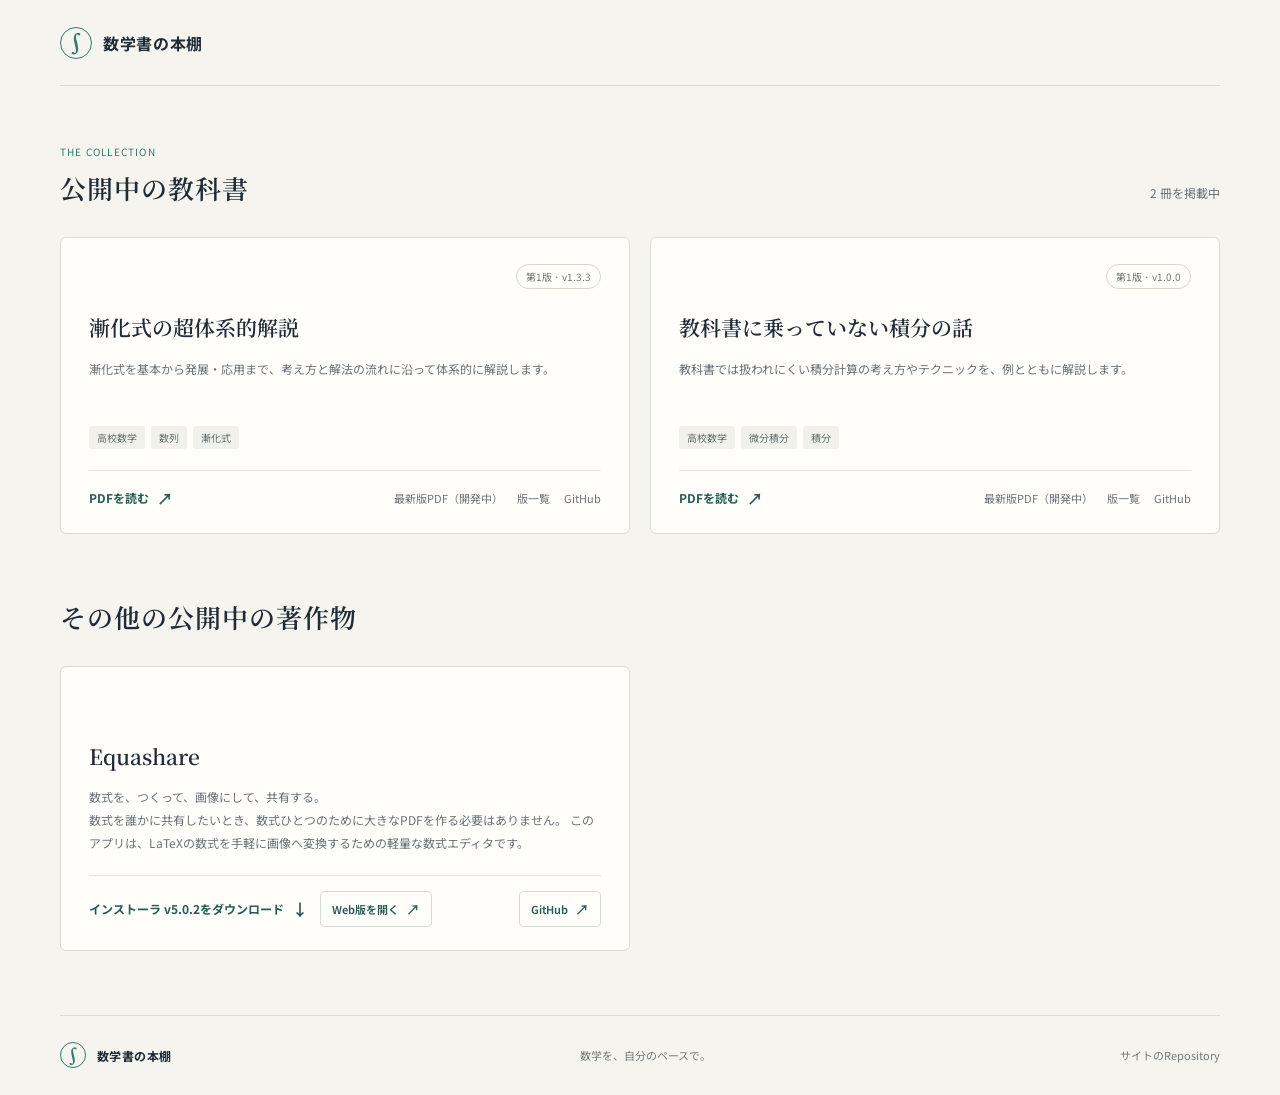
==== index.html @ 064cf4a3 "Add Equashare download and web links to catalog" ====
<!doctype html>
<html lang="ja">
<head>
  <meta charset="utf-8">
  <meta name="viewport" content="width=device-width, initial-scale=1">
  <meta name="theme-color" content="#f6f4ee">
  <meta name="description" content="公開中の数学教科書やその他の著作物を探せる本棚です。">
  <title>数学書の本棚 — 数学教科書カタログ</title>
  <link rel="stylesheet" href="styles.css">
  <script src="app.js" defer></script>
</head>
<body>
  <header class="site-header">
    <a class="brand" href="./" aria-label="数学書の本棚 トップ">
      <span class="brand-mark" aria-hidden="true">∫</span>
      <span>数学書の本棚</span>
    </a>

  </header>

  <main>
    <section class="catalog" id="books" aria-labelledby="catalog-title">
      <div class="section-heading">
        <div>
          <p class="eyebrow section-eyebrow">THE COLLECTION</p>
          <h2 id="catalog-title">公開中の教科書</h2>
        </div>
        <p class="catalog-count" id="catalog-count" aria-live="polite">読み込み中…</p>
      </div>

      <div class="book-grid" id="book-grid" aria-live="polite" aria-busy="true"></div>
      <p class="load-error" id="load-error" hidden>一覧を読み込めませんでした。時間をおいて再読み込みしてください。</p>
    </section>

    <section class="catalog other-works" id="other-works" aria-labelledby="other-works-title">
      <div class="section-heading">
        <div>
          <h2 id="other-works-title">その他の公開中の著作物</h2>
        </div>
      </div>
      <div class="book-grid">
        <article class="book-card">
          <div class="card-top" aria-hidden="true"></div>
          <h3>Equashare</h3>
          <p class="description">数式を、つくって、画像にして、共有する。<br>数式を誰かに共有したいとき、数式ひとつのために大きなPDFを作る必要はありません。 このアプリは、LaTeXの数式を手軽に画像へ変換するための軽量な数式エディタです。</p>
          <div class="card-actions">
            <div class="card-action-group">
              <a class="card-primary" href="https://github.com/mas256/Equashare/releases/download/v5.0.2/Equashare_5.0.2_x64-setup.exe" download="Equashare_5.0.2_x64-setup.exe">インストーラ v5.0.2をダウンロード <span aria-hidden="true">↓</span></a>
              <a class="card-github" href="./equashare/" target="_blank" rel="noopener noreferrer" aria-label="Equashare Web版を開く">Web版を開く <span aria-hidden="true">↗</span></a>
            </div>
            <a class="card-github" href="https://github.com/mas256/Equashare" target="_blank" rel="noopener noreferrer" aria-label="EquashareのGitHubリポジトリ">GitHub <span aria-hidden="true">↗</span></a>
          </div>
        </article>
      </div>
    </section>
  </main>

  <footer class="site-footer">
    <a class="brand footer-brand" href="./"><span class="brand-mark" aria-hidden="true">∫</span><span>数学書の本棚</span></a>
    <span>数学を、自分のペースで。</span>
    <a href="https://github.com/mas256/math-textbooks">サイトのRepository</a>
  </footer>
</body>
</html>
---- styles.css ----
@import url('https://fonts.googleapis.com/css2?family=DM+Mono:wght@400;500&family=Noto+Sans+JP:wght@400;500;600;700;800&family=Noto+Serif+JP:wght@400;500;600;700;800&display=swap');

:root {
  color-scheme: light;
  --paper: #f6f4ee;
  --paper-deep: #eeece4;
  --ink: #202c38;
  --muted: #66727b;
  --line: #dcd9cf;
  --teal: #34796f;
  --teal-dark: #245c54;
  --coral: #d28a6d;
  --white: #fffefa;
  --serif: "Noto Serif JP", "Yu Mincho", serif;
  --sans: "Noto Sans JP", "Yu Gothic", sans-serif;
  font-family: var(--sans);
  color: var(--ink);
  background: var(--paper);
  font-synthesis: none;
  text-rendering: optimizeLegibility;
}

* { box-sizing: border-box; }
html { scroll-behavior: smooth; }
body { margin: 0; min-width: 320px; background: var(--paper); }
a { color: inherit; }
button, input, select { font: inherit; }

.site-header, .site-footer {
  display: flex;
  align-items: center;
  justify-content: space-between;
  width: min(1160px, calc(100% - 64px));
  margin: 0 auto;
}
.site-header { height: 86px; border-bottom: 1px solid var(--line); }
.brand { display: inline-flex; gap: 11px; align-items: center; text-decoration: none; font-weight: 700; letter-spacing: .04em; }
.brand-mark { display: grid; place-items: center; width: 32px; height: 32px; border: 1px solid var(--teal); border-radius: 50%; color: var(--teal); font-family: var(--serif); font-size: 22px; line-height: 1; }
.site-header nav { display: flex; gap: 34px; color: #4f5c65; font-size: 13px; }
.site-header nav a, .site-footer > a:last-child { text-decoration: none; }
.site-header nav a:hover, .site-footer a:hover { color: var(--teal); }

.catalog { width: min(1160px, calc(100% - 64px)); margin: 0 auto; padding: 48px 0 64px; }
.other-works { padding-top: 0; }
.section-heading { display: flex; align-items: end; justify-content: space-between; margin-bottom: 31px; }
.section-eyebrow { margin-bottom: 10px; font-size: 9px; }
h2 { margin-bottom: 0; font-family: var(--serif); font-size: 29px; font-weight: 600; letter-spacing: .04em; }
.catalog-count { margin: 0 0 5px; color: var(--muted); font-size: 12px; }
.book-grid { display: grid; grid-template-columns: repeat(2, minmax(0, 1fr)); gap: 20px; }
.book-card { position: relative; display: flex; flex-direction: column; min-height: 285px; padding: 26px 28px 23px; border: 1px solid var(--line); border-radius: 6px; background: var(--white); transition: transform .2s ease, box-shadow .2s ease, border-color .2s ease; }
.book-card:hover { transform: translateY(-3px); border-color: #b9c9c0; box-shadow: 0 14px 32px rgba(40,52,48,.08); }
.card-top { display: flex; align-items: center; justify-content: flex-end; gap: 10px; min-height: 25px; margin-bottom: 22px; }
.edition-label { padding: 4px 9px; border: 1px solid #d8d5c9; border-radius: 20px; color: #707873; font-size: 10px; white-space: nowrap; }
.book-card h3 { max-width: 500px; margin: 0 0 13px; font-family: var(--serif); font-size: 21px; font-weight: 600; line-height: 1.6; }
.book-card .description { min-height: 48px; margin: 0 0 20px; color: #69737a; font-size: 12px; line-height: 1.9; }
.tag-list { display: flex; flex-wrap: wrap; gap: 6px; margin: auto 0 21px; padding: 0; list-style: none; }
.tag-list li { padding: 4px 8px; border-radius: 3px; background: #f0f1eb; color: #65716e; font-size: 10px; }
.card-actions { display: flex; flex-wrap: wrap; align-items: center; justify-content: space-between; gap: 12px; padding-top: 15px; border-top: 1px solid #e9e6dd; }
.card-action-group { display: flex; flex-wrap: wrap; align-items: center; gap: 12px; }
.card-primary { display: inline-flex; align-items: center; gap: 8px; color: var(--teal-dark); font-size: 12px; font-weight: 700; text-decoration: none; }
.card-primary span { font-size: 16px; transition: transform .2s ease; }
.card-primary:hover span { transform: translateX(3px); }
.card-secondary { display: flex; flex-wrap: wrap; align-items: center; gap: 14px; color: #6b7479; font-size: 11px; }
.card-secondary a { text-decoration: none; }
.card-secondary a:hover { color: var(--teal); text-decoration: underline; }
.other-works .card-actions { margin-top: auto; }
.card-github {
  display: inline-flex;
  align-items: center;
  gap: 7px;
  padding: 7px 11px;
  border: 1px solid #d6ddd7;
  border-radius: 4px;
  color: var(--teal-dark);
  font-size: 11px;
  font-weight: 600;
  text-decoration: none;
  transition: background-color .2s ease, border-color .2s ease;
}
.card-github:hover { border-color: var(--teal); background: #f0f5f1; }
.card-github span { font-size: 14px; }
.empty-state, .load-error { padding: 45px 20px; border: 1px dashed #c9c7bc; border-radius: 5px; color: var(--muted); text-align: center; font-size: 13px; line-height: 1.8; }
.load-error { color: #9d4b3b; }

.site-footer { min-height: 80px; border-top: 1px solid var(--line); color: #727b7b; font-size: 11px; }
.footer-brand { color: var(--ink); font-size: 12px; }
.footer-brand .brand-mark { width: 26px; height: 26px; font-size: 18px; }
.visually-hidden { position: absolute; width: 1px; height: 1px; padding: 0; overflow: hidden; clip: rect(0,0,0,0); white-space: nowrap; clip-path: inset(50%); border: 0; }

@media (max-width: 760px) {
  .site-header, .site-footer, .catalog { width: calc(100% - 36px); }
  .site-header { height: 70px; }
  .catalog { padding: 36px 0 48px; }
  .book-grid { grid-template-columns: 1fr; gap: 14px; }
  .book-card { padding: 22px 21px; }
  .card-actions { flex-wrap: wrap; }
  .site-footer { flex-wrap: wrap; gap: 8px 16px; padding: 19px 0; }
  .site-footer > span { display: none; }
}

@media (prefers-reduced-motion: reduce) {
  *, *::before, *::after { scroll-behavior: auto !important; transition-duration: .01ms !important; }
}

h2 { margin: 0; font-family: var(--serif); font-size: 26px; font-weight: 600; }
.eyebrow { color: var(--teal); font-size: 10px; letter-spacing: .12em; }
a:focus-visible { outline: 2px solid var(--teal); outline-offset: 4px; }
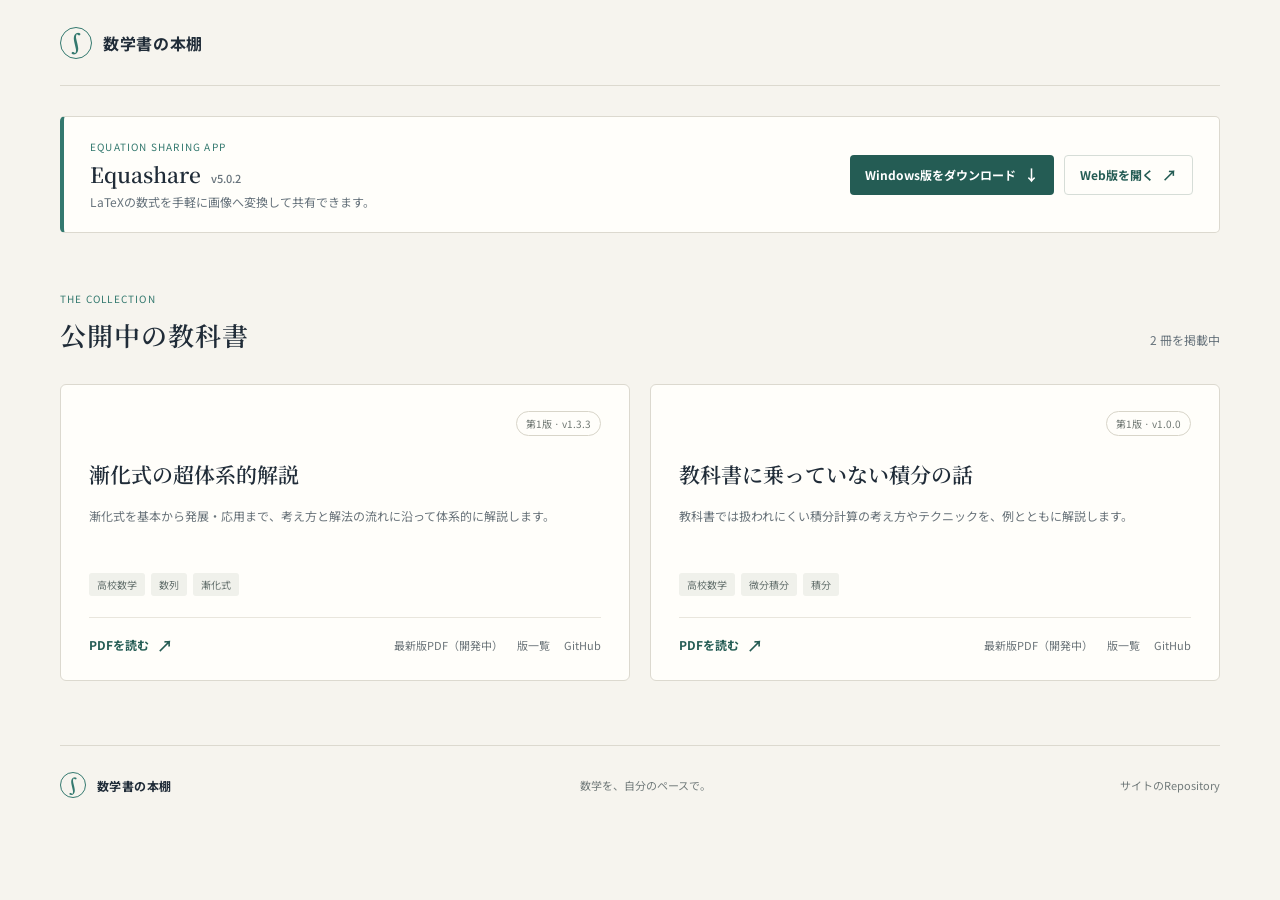
==== commit 7d3f2d00: "Move Equashare links outside book catalog" ====
--- a/index.html
+++ b/index.html
@@ -19,6 +19,18 @@
   </header>
 
   <main>
+    <section class="product-banner" aria-labelledby="equashare-title">
+      <div class="product-copy">
+        <p class="eyebrow">EQUATION SHARING APP</p>
+        <h1 id="equashare-title">Equashare <span>v5.0.2</span></h1>
+        <p>LaTeXの数式を手軽に画像へ変換して共有できます。</p>
+      </div>
+      <div class="product-actions">
+        <a class="product-download" href="https://github.com/mas256/Equashare/releases/download/v5.0.2/Equashare_5.0.2_x64-setup.exe" download="Equashare_5.0.2_x64-setup.exe">Windows版をダウンロード <span aria-hidden="true">↓</span></a>
+        <a class="product-web" href="./equashare/" target="_blank" rel="noopener noreferrer">Web版を開く <span aria-hidden="true">↗</span></a>
+      </div>
+    </section>
+
     <section class="catalog" id="books" aria-labelledby="catalog-title">
       <div class="section-heading">
         <div>
@@ -31,28 +43,6 @@
       <div class="book-grid" id="book-grid" aria-live="polite" aria-busy="true"></div>
       <p class="load-error" id="load-error" hidden>一覧を読み込めませんでした。時間をおいて再読み込みしてください。</p>
     </section>
-
-    <section class="catalog other-works" id="other-works" aria-labelledby="other-works-title">
-      <div class="section-heading">
-        <div>
-          <h2 id="other-works-title">その他の公開中の著作物</h2>
-        </div>
-      </div>
-      <div class="book-grid">
-        <article class="book-card">
-          <div class="card-top" aria-hidden="true"></div>
-          <h3>Equashare</h3>
-          <p class="description">数式を、つくって、画像にして、共有する。<br>数式を誰かに共有したいとき、数式ひとつのために大きなPDFを作る必要はありません。 このアプリは、LaTeXの数式を手軽に画像へ変換するための軽量な数式エディタです。</p>
-          <div class="card-actions">
-            <div class="card-action-group">
-              <a class="card-primary" href="https://github.com/mas256/Equashare/releases/download/v5.0.2/Equashare_5.0.2_x64-setup.exe" download="Equashare_5.0.2_x64-setup.exe">インストーラ v5.0.2をダウンロード <span aria-hidden="true">↓</span></a>
-              <a class="card-github" href="./equashare/" target="_blank" rel="noopener noreferrer" aria-label="Equashare Web版を開く">Web版を開く <span aria-hidden="true">↗</span></a>
-            </div>
-            <a class="card-github" href="https://github.com/mas256/Equashare" target="_blank" rel="noopener noreferrer" aria-label="EquashareのGitHubリポジトリ">GitHub <span aria-hidden="true">↗</span></a>
-          </div>
-        </article>
-      </div>
-    </section>
   </main>
 
   <footer class="site-footer">
--- a/styles.css
+++ b/styles.css
@@ -34,6 +34,18 @@
   margin: 0 auto;
 }
 .site-header { height: 86px; border-bottom: 1px solid var(--line); }
+.product-banner { display: flex; align-items: center; justify-content: space-between; gap: 28px; width: min(1160px, calc(100% - 64px)); margin: 30px auto 0; padding: 22px 26px; border: 1px solid var(--line); border-left: 4px solid var(--teal); border-radius: 5px; background: var(--white); }
+.product-copy .eyebrow { margin: 0 0 5px; }
+.product-copy h1 { display: flex; align-items: baseline; gap: 10px; margin: 0 0 4px; font-family: var(--serif); font-size: 21px; font-weight: 600; }
+.product-copy h1 span { color: var(--muted); font-family: var(--sans); font-size: 11px; font-weight: 500; }
+.product-copy > p:last-child { margin: 0; color: var(--muted); font-size: 12px; }
+.product-actions { display: flex; flex-wrap: wrap; align-items: center; gap: 10px; }
+.product-download, .product-web { display: inline-flex; align-items: center; justify-content: center; gap: 8px; min-height: 40px; padding: 0 15px; border-radius: 4px; font-size: 12px; font-weight: 700; text-decoration: none; }
+.product-download { background: var(--teal-dark); color: white; }
+.product-download:hover { background: var(--teal); }
+.product-web { border: 1px solid #d6ddd7; color: var(--teal-dark); }
+.product-web:hover { border-color: var(--teal); background: #f0f5f1; }
+.product-download span, .product-web span { font-size: 15px; }
 .brand { display: inline-flex; gap: 11px; align-items: center; text-decoration: none; font-weight: 700; letter-spacing: .04em; }
 .brand-mark { display: grid; place-items: center; width: 32px; height: 32px; border: 1px solid var(--teal); border-radius: 50%; color: var(--teal); font-family: var(--serif); font-size: 22px; line-height: 1; }
 .site-header nav { display: flex; gap: 34px; color: #4f5c65; font-size: 13px; }
@@ -41,7 +53,6 @@
 .site-header nav a:hover, .site-footer a:hover { color: var(--teal); }
 
 .catalog { width: min(1160px, calc(100% - 64px)); margin: 0 auto; padding: 48px 0 64px; }
-.other-works { padding-top: 0; }
 .section-heading { display: flex; align-items: end; justify-content: space-between; margin-bottom: 31px; }
 .section-eyebrow { margin-bottom: 10px; font-size: 9px; }
 h2 { margin-bottom: 0; font-family: var(--serif); font-size: 29px; font-weight: 600; letter-spacing: .04em; }
@@ -63,7 +74,6 @@
 .card-secondary { display: flex; flex-wrap: wrap; align-items: center; gap: 14px; color: #6b7479; font-size: 11px; }
 .card-secondary a { text-decoration: none; }
 .card-secondary a:hover { color: var(--teal); text-decoration: underline; }
-.other-works .card-actions { margin-top: auto; }
 .card-github {
   display: inline-flex;
   align-items: center;
@@ -90,6 +100,9 @@
 @media (max-width: 760px) {
   .site-header, .site-footer, .catalog { width: calc(100% - 36px); }
   .site-header { height: 70px; }
+  .product-banner { align-items: stretch; flex-direction: column; width: calc(100% - 36px); gap: 16px; margin-top: 20px; padding: 19px; }
+  .product-actions { align-items: stretch; }
+  .product-download, .product-web { flex: 1 1 180px; }
   .catalog { padding: 36px 0 48px; }
   .book-grid { grid-template-columns: 1fr; gap: 14px; }
   .book-card { padding: 22px 21px; }
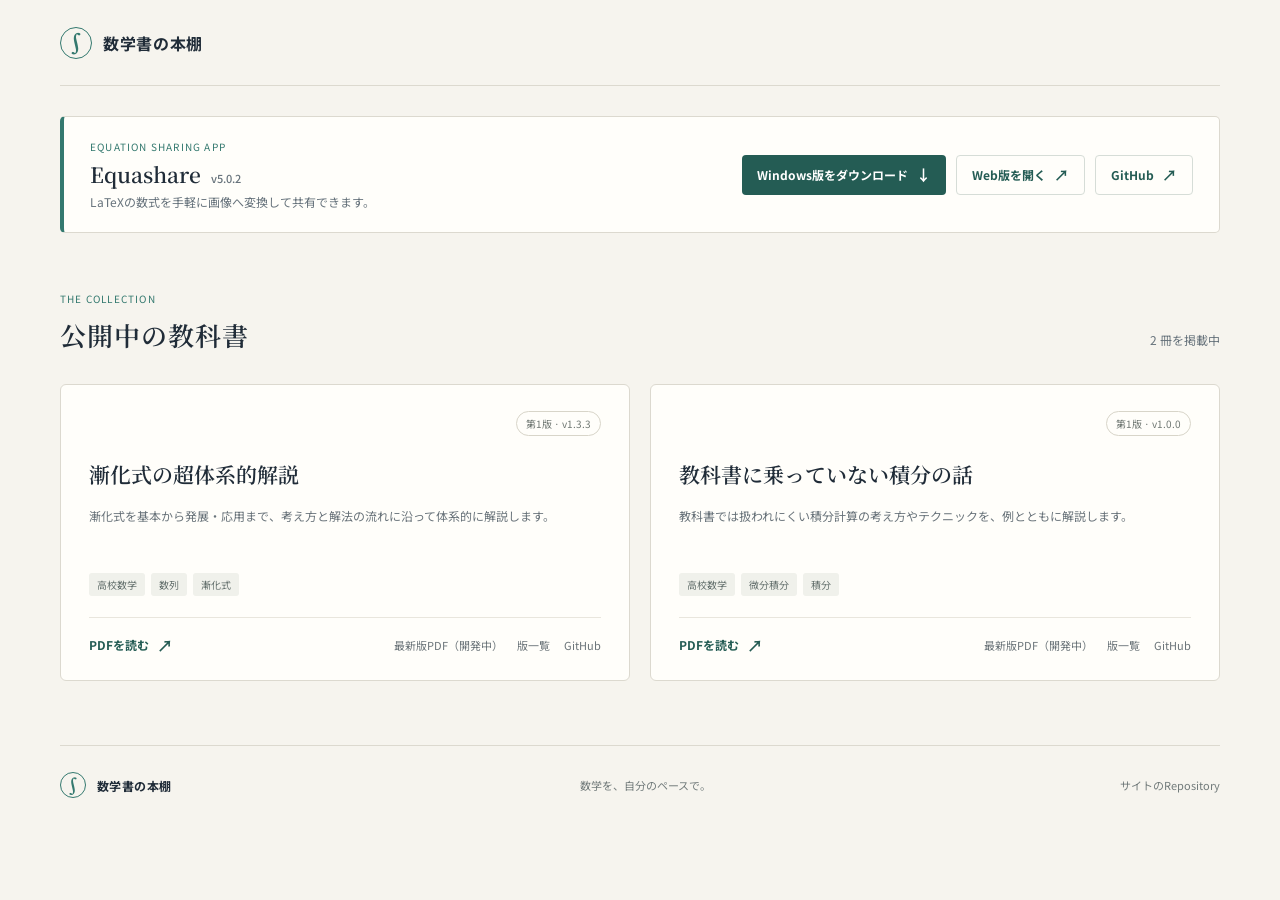
==== commit efc0f641: "Restore Equashare GitHub link" ====
--- a/index.html
+++ b/index.html
@@ -28,6 +28,7 @@
       <div class="product-actions">
         <a class="product-download" href="https://github.com/mas256/Equashare/releases/download/v5.0.2/Equashare_5.0.2_x64-setup.exe" download="Equashare_5.0.2_x64-setup.exe">Windows版をダウンロード <span aria-hidden="true">↓</span></a>
         <a class="product-web" href="./equashare/" target="_blank" rel="noopener noreferrer">Web版を開く <span aria-hidden="true">↗</span></a>
+        <a class="product-web" href="https://github.com/mas256/Equashare" target="_blank" rel="noopener noreferrer">GitHub <span aria-hidden="true">↗</span></a>
       </div>
     </section>
 
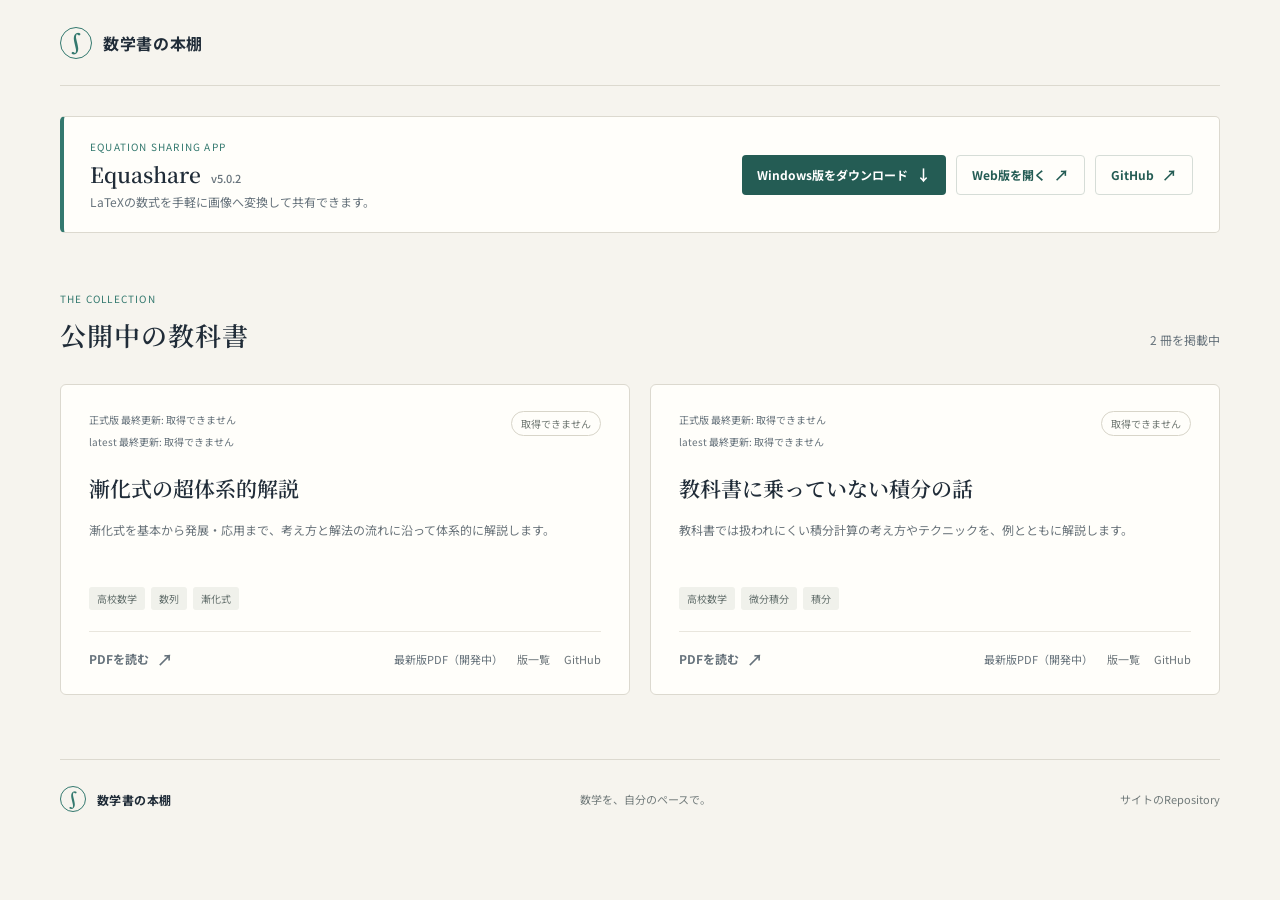
==== commit dc863178: "Invalidate catalog script and stylesheet cache on every deployment" ====
--- a/index.html
+++ b/index.html
@@ -6,8 +6,8 @@
   <meta name="theme-color" content="#f6f4ee">
   <meta name="description" content="公開中の数学教科書やその他の著作物を探せる本棚です。">
   <title>数学書の本棚 — 数学教科書カタログ</title>
-  <link rel="stylesheet" href="styles.css">
-  <script src="app.js" defer></script>
+  <link rel="stylesheet" href="styles.css?v=publications">
+  <script src="app.js?v=publications" defer></script>
 </head>
 <body>
   <header class="site-header">
--- a/styles.css
+++ b/styles.css
@@ -60,8 +60,11 @@
 .book-grid { display: grid; grid-template-columns: repeat(2, minmax(0, 1fr)); gap: 20px; }
 .book-card { position: relative; display: flex; flex-direction: column; min-height: 285px; padding: 26px 28px 23px; border: 1px solid var(--line); border-radius: 6px; background: var(--white); transition: transform .2s ease, box-shadow .2s ease, border-color .2s ease; }
 .book-card:hover { transform: translateY(-3px); border-color: #b9c9c0; box-shadow: 0 14px 32px rgba(40,52,48,.08); }
-.card-top { display: flex; align-items: center; justify-content: flex-end; gap: 10px; min-height: 25px; margin-bottom: 22px; }
-.edition-label { padding: 4px 9px; border: 1px solid #d8d5c9; border-radius: 20px; color: #707873; font-size: 10px; white-space: nowrap; }
+.card-top { display: flex; align-items: flex-start; justify-content: space-between; flex-wrap: wrap; gap: 10px; min-height: 25px; margin-bottom: 22px; }
+.update-dates { display: flex; flex-direction: column; gap: 5px; color: var(--muted); font-size: 10px; line-height: 1.7; }
+.update-date { margin: 0; }
+.release-label { padding: 4px 9px; border: 1px solid #d8d5c9; border-radius: 20px; color: #707873; font-size: 10px; white-space: nowrap; }
+a[aria-disabled="true"] { color: var(--muted); cursor: default; }
 .book-card h3 { max-width: 500px; margin: 0 0 13px; font-family: var(--serif); font-size: 21px; font-weight: 600; line-height: 1.6; }
 .book-card .description { min-height: 48px; margin: 0 0 20px; color: #69737a; font-size: 12px; line-height: 1.9; }
 .tag-list { display: flex; flex-wrap: wrap; gap: 6px; margin: auto 0 21px; padding: 0; list-style: none; }
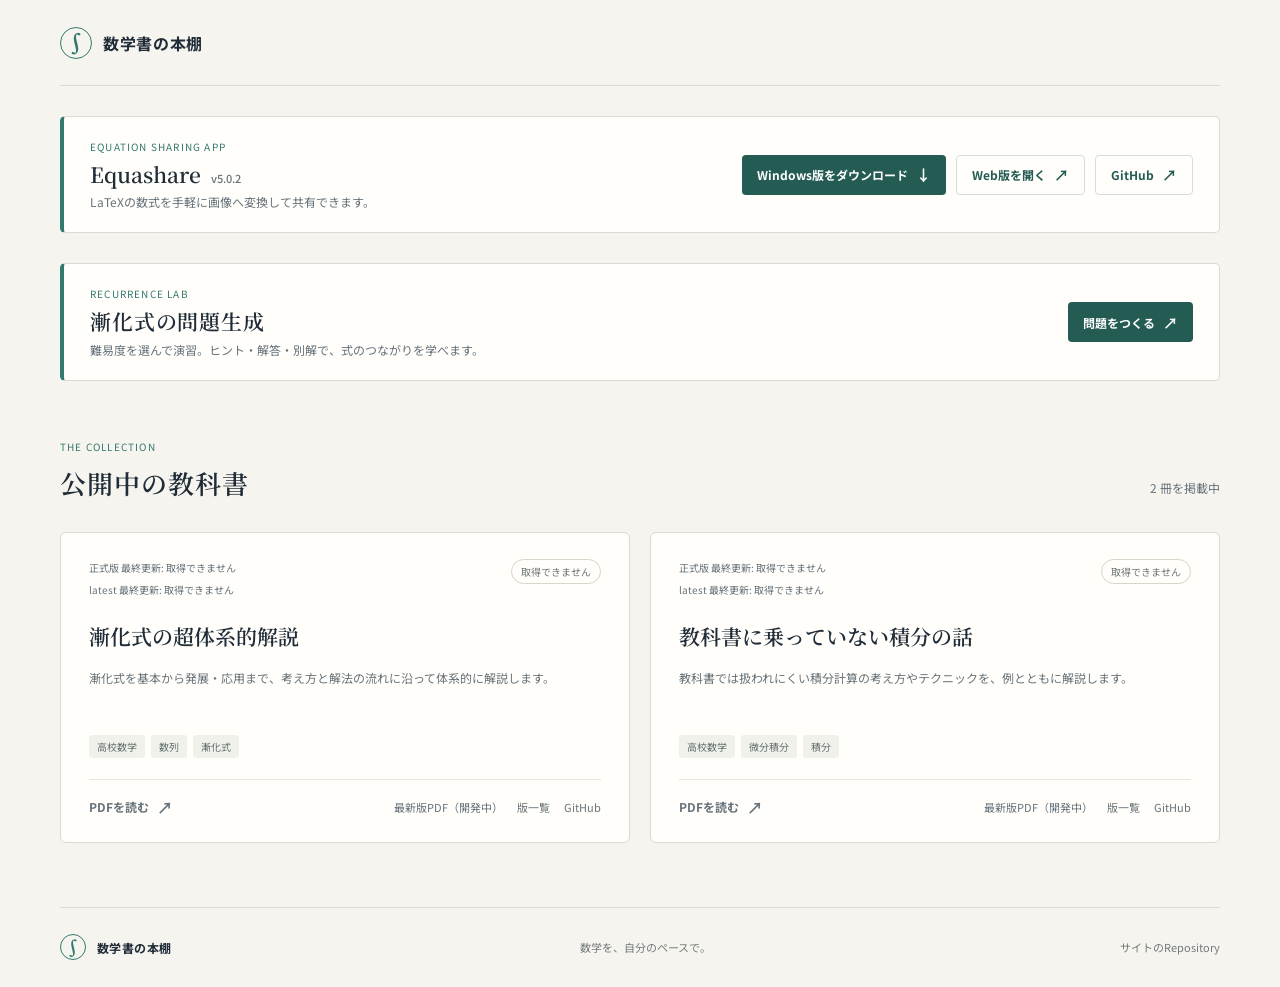
==== commit 44819e6d: "Gate Pages on verified problem artifacts and refine recurrence proof normalization" ====
--- a/index.html
+++ b/index.html
@@ -32,6 +32,17 @@
       </div>
     </section>
 
+    <section class="product-banner recurrence-banner" aria-labelledby="recurrence-title">
+      <div class="product-copy">
+        <p class="eyebrow">RECURRENCE LAB</p>
+        <h2 id="recurrence-title">漸化式の問題生成</h2>
+        <p>難易度を選んで演習。ヒント・解答・別解で、式のつながりを学べます。</p>
+      </div>
+      <div class="product-actions">
+        <a class="product-download" href="./recurrence/">問題をつくる <span aria-hidden="true">↗</span></a>
+      </div>
+    </section>
+
     <section class="catalog" id="books" aria-labelledby="catalog-title">
       <div class="section-heading">
         <div>
--- a/styles.css
+++ b/styles.css
@@ -39,6 +39,7 @@
 .product-copy h1 { display: flex; align-items: baseline; gap: 10px; margin: 0 0 4px; font-family: var(--serif); font-size: 21px; font-weight: 600; }
 .product-copy h1 span { color: var(--muted); font-family: var(--sans); font-size: 11px; font-weight: 500; }
 .product-copy > p:last-child { margin: 0; color: var(--muted); font-size: 12px; }
+.recurrence-banner .product-copy h2 { margin: 0 0 5px; font-family: var(--serif); font-size: 21px; font-weight: 600; }
 .product-actions { display: flex; flex-wrap: wrap; align-items: center; gap: 10px; }
 .product-download, .product-web { display: inline-flex; align-items: center; justify-content: center; gap: 8px; min-height: 40px; padding: 0 15px; border-radius: 4px; font-size: 12px; font-weight: 700; text-decoration: none; }
 .product-download { background: var(--teal-dark); color: white; }
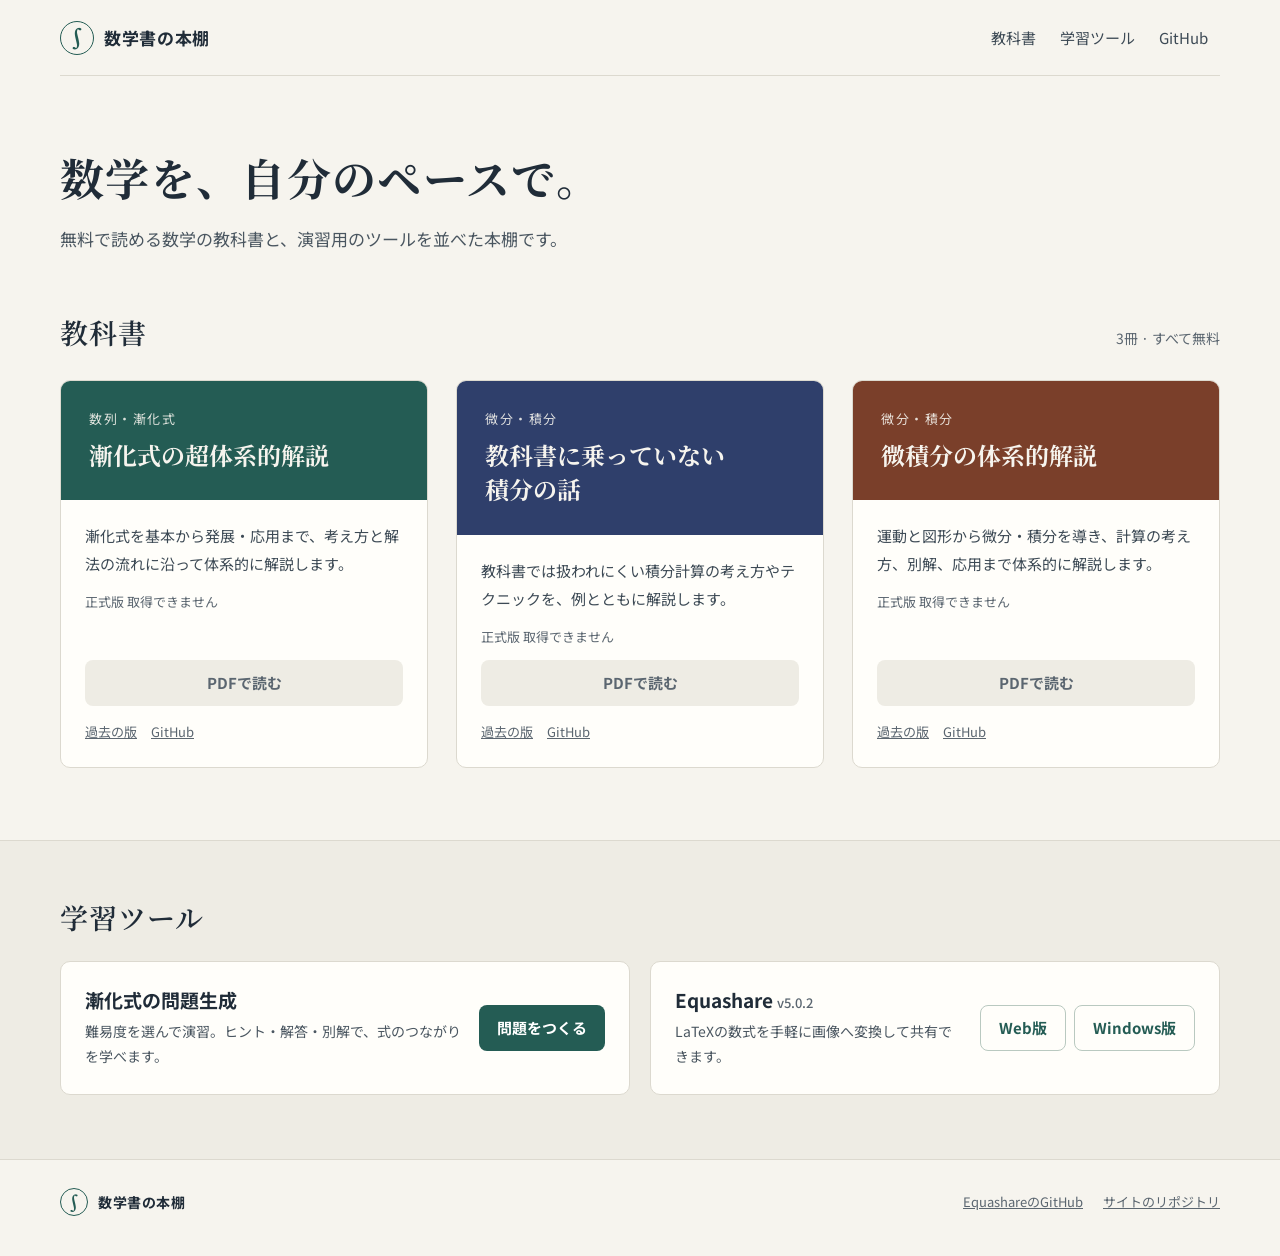
==== commit 48b505a6: "Redesign the top page around the textbook shelf Put the textbooks first: a short intro, then cover-s" ====
--- a/index.html
+++ b/index.html
@@ -4,10 +4,13 @@
   <meta charset="utf-8">
   <meta name="viewport" content="width=device-width, initial-scale=1">
   <meta name="theme-color" content="#f6f4ee">
-  <meta name="description" content="公開中の数学教科書やその他の著作物を探せる本棚です。">
+  <meta name="description" content="無料で読める数学の教科書と、演習用のツールを並べた本棚です。">
   <title>数学書の本棚 — 数学教科書カタログ</title>
-  <link rel="stylesheet" href="styles.css?v=publications">
-  <script src="app.js?v=publications" defer></script>
+  <link rel="preconnect" href="https://fonts.googleapis.com">
+  <link rel="preconnect" href="https://fonts.gstatic.com" crossorigin>
+  <link rel="stylesheet" href="https://fonts.googleapis.com/css2?family=Noto+Sans+JP:wght@400;500;700&family=Noto+Serif+JP:wght@600;700&display=swap">
+  <link rel="stylesheet" href="styles.css?v=bookshelf">
+  <script src="app.js?v=bookshelf" defer></script>
 </head>
 <body>
   <header class="site-header">
@@ -15,52 +18,63 @@
       <span class="brand-mark" aria-hidden="true">∫</span>
       <span>数学書の本棚</span>
     </a>
-
+    <nav class="site-nav" aria-label="サイト内">
+      <a href="#books">教科書</a>
+      <a href="#tools">学習ツール</a>
+      <a href="https://github.com/mas256/math-textbooks" target="_blank" rel="noopener noreferrer">GitHub</a>
+    </nav>
   </header>
 
   <main>
-    <section class="product-banner" aria-labelledby="equashare-title">
-      <div class="product-copy">
-        <p class="eyebrow">EQUATION SHARING APP</p>
-        <h1 id="equashare-title">Equashare <span>v5.0.2</span></h1>
-        <p>LaTeXの数式を手軽に画像へ変換して共有できます。</p>
-      </div>
-      <div class="product-actions">
-        <a class="product-download" href="https://github.com/mas256/Equashare/releases/download/v5.0.2/Equashare_5.0.2_x64-setup.exe" download="Equashare_5.0.2_x64-setup.exe">Windows版をダウンロード <span aria-hidden="true">↓</span></a>
-        <a class="product-web" href="./equashare/" target="_blank" rel="noopener noreferrer">Web版を開く <span aria-hidden="true">↗</span></a>
-        <a class="product-web" href="https://github.com/mas256/Equashare" target="_blank" rel="noopener noreferrer">GitHub <span aria-hidden="true">↗</span></a>
-      </div>
-    </section>
-
-    <section class="product-banner recurrence-banner" aria-labelledby="recurrence-title">
-      <div class="product-copy">
-        <p class="eyebrow">RECURRENCE LAB</p>
-        <h2 id="recurrence-title">漸化式の問題生成</h2>
-        <p>難易度を選んで演習。ヒント・解答・別解で、式のつながりを学べます。</p>
-      </div>
-      <div class="product-actions">
-        <a class="product-download" href="./recurrence/">問題をつくる <span aria-hidden="true">↗</span></a>
-      </div>
+    <section class="hero" aria-labelledby="hero-title">
+      <h1 id="hero-title">数学を、自分のペースで。</h1>
+      <p>無料で読める数学の教科書と、演習用のツールを並べた本棚です。</p>
     </section>
 
     <section class="catalog" id="books" aria-labelledby="catalog-title">
       <div class="section-heading">
-        <div>
-          <p class="eyebrow section-eyebrow">THE COLLECTION</p>
-          <h2 id="catalog-title">公開中の教科書</h2>
-        </div>
+        <h2 id="catalog-title">教科書</h2>
         <p class="catalog-count" id="catalog-count" aria-live="polite">読み込み中…</p>
       </div>
 
       <div class="book-grid" id="book-grid" aria-live="polite" aria-busy="true"></div>
       <p class="load-error" id="load-error" hidden>一覧を読み込めませんでした。時間をおいて再読み込みしてください。</p>
     </section>
+
+    <section class="tools" id="tools" aria-labelledby="tools-title">
+      <div class="tools-inner">
+        <h2 id="tools-title">学習ツール</h2>
+        <div class="tool-grid">
+          <div class="tool-card">
+            <div class="tool-copy">
+              <h3>漸化式の問題生成</h3>
+              <p>難易度を選んで演習。ヒント・解答・別解で、式のつながりを学べます。</p>
+            </div>
+            <div class="tool-actions">
+              <a class="button button-primary" href="./recurrence/">問題をつくる</a>
+            </div>
+          </div>
+          <div class="tool-card">
+            <div class="tool-copy">
+              <h3>Equashare <span class="tool-version">v5.0.2</span></h3>
+              <p>LaTeXの数式を手軽に画像へ変換して共有できます。</p>
+            </div>
+            <div class="tool-actions">
+              <a class="button button-secondary" href="./equashare/" target="_blank" rel="noopener noreferrer">Web版</a>
+              <a class="button button-secondary" href="https://github.com/mas256/Equashare/releases/download/v5.0.2/Equashare_5.0.2_x64-setup.exe" download="Equashare_5.0.2_x64-setup.exe">Windows版</a>
+            </div>
+          </div>
+        </div>
+      </div>
+    </section>
   </main>
 
   <footer class="site-footer">
     <a class="brand footer-brand" href="./"><span class="brand-mark" aria-hidden="true">∫</span><span>数学書の本棚</span></a>
-    <span>数学を、自分のペースで。</span>
-    <a href="https://github.com/mas256/math-textbooks">サイトのRepository</a>
+    <span class="footer-links">
+      <a href="https://github.com/mas256/Equashare" target="_blank" rel="noopener noreferrer">EquashareのGitHub</a>
+      <a href="https://github.com/mas256/math-textbooks" target="_blank" rel="noopener noreferrer">サイトのリポジトリ</a>
+    </span>
   </footer>
 </body>
 </html>
--- a/styles.css
+++ b/styles.css
@@ -1,18 +1,19 @@
-@import url('https://fonts.googleapis.com/css2?family=DM+Mono:wght@400;500&family=Noto+Sans+JP:wght@400;500;600;700;800&family=Noto+Serif+JP:wght@400;500;600;700;800&display=swap');
-
 :root {
   color-scheme: light;
   --paper: #f6f4ee;
   --paper-deep: #eeece4;
+  --card: #fffefa;
   --ink: #202c38;
-  --muted: #66727b;
+  --body: #3d4a55;
+  --muted: #5b6670;
   --line: #dcd9cf;
-  --teal: #34796f;
-  --teal-dark: #245c54;
-  --coral: #d28a6d;
-  --white: #fffefa;
+  --line-soft: #b9c9c0;
+  --teal: #245c54;
+  --teal-hover: #163f39;
+  --teal-tint: #f0f5f1;
   --serif: "Noto Serif JP", "Yu Mincho", serif;
   --sans: "Noto Sans JP", "Yu Gothic", sans-serif;
+  --page: min(1160px, calc(100% - 48px));
   font-family: var(--sans);
   color: var(--ink);
   background: var(--paper);
@@ -21,104 +22,130 @@
 }
 
 * { box-sizing: border-box; }
+[hidden] { display: none !important; }
 html { scroll-behavior: smooth; }
 body { margin: 0; min-width: 320px; background: var(--paper); }
-a { color: inherit; }
-button, input, select { font: inherit; }
+a { color: var(--teal); }
+a:hover { color: var(--teal-hover); }
+a:focus-visible { outline: 2px solid var(--teal); outline-offset: 3px; }
+h1, h2, h3 { margin: 0; }
 
+/* Header / footer */
 .site-header, .site-footer {
   display: flex;
+  flex-wrap: wrap;
   align-items: center;
   justify-content: space-between;
-  width: min(1160px, calc(100% - 64px));
+  gap: 8px 16px;
+  width: var(--page);
   margin: 0 auto;
 }
-.site-header { height: 86px; border-bottom: 1px solid var(--line); }
-.product-banner { display: flex; align-items: center; justify-content: space-between; gap: 28px; width: min(1160px, calc(100% - 64px)); margin: 30px auto 0; padding: 22px 26px; border: 1px solid var(--line); border-left: 4px solid var(--teal); border-radius: 5px; background: var(--white); }
-.product-copy .eyebrow { margin: 0 0 5px; }
-.product-copy h1 { display: flex; align-items: baseline; gap: 10px; margin: 0 0 4px; font-family: var(--serif); font-size: 21px; font-weight: 600; }
-.product-copy h1 span { color: var(--muted); font-family: var(--sans); font-size: 11px; font-weight: 500; }
-.product-copy > p:last-child { margin: 0; color: var(--muted); font-size: 12px; }
-.recurrence-banner .product-copy h2 { margin: 0 0 5px; font-family: var(--serif); font-size: 21px; font-weight: 600; }
-.product-actions { display: flex; flex-wrap: wrap; align-items: center; gap: 10px; }
-.product-download, .product-web { display: inline-flex; align-items: center; justify-content: center; gap: 8px; min-height: 40px; padding: 0 15px; border-radius: 4px; font-size: 12px; font-weight: 700; text-decoration: none; }
-.product-download { background: var(--teal-dark); color: white; }
-.product-download:hover { background: var(--teal); }
-.product-web { border: 1px solid #d6ddd7; color: var(--teal-dark); }
-.product-web:hover { border-color: var(--teal); background: #f0f5f1; }
-.product-download span, .product-web span { font-size: 15px; }
-.brand { display: inline-flex; gap: 11px; align-items: center; text-decoration: none; font-weight: 700; letter-spacing: .04em; }
-.brand-mark { display: grid; place-items: center; width: 32px; height: 32px; border: 1px solid var(--teal); border-radius: 50%; color: var(--teal); font-family: var(--serif); font-size: 22px; line-height: 1; }
-.site-header nav { display: flex; gap: 34px; color: #4f5c65; font-size: 13px; }
-.site-header nav a, .site-footer > a:last-child { text-decoration: none; }
-.site-header nav a:hover, .site-footer a:hover { color: var(--teal); }
+.site-header { min-height: 76px; border-bottom: 1px solid var(--line); }
+.brand { display: inline-flex; gap: 10px; align-items: center; color: var(--ink); font-size: 17px; font-weight: 700; letter-spacing: .04em; text-decoration: none; }
+.brand:hover { color: var(--ink); }
+.brand-mark { display: grid; place-items: center; width: 34px; height: 34px; border: 1.5px solid var(--teal); border-radius: 50%; color: var(--teal); font-family: var(--serif); font-size: 22px; line-height: 1; }
+.site-nav { display: flex; flex-wrap: wrap; font-size: 15px; }
+.site-nav a { display: inline-flex; align-items: center; min-height: 44px; padding: 0 12px; color: var(--body); text-decoration: none; }
+.site-nav a:hover { color: var(--teal); }
 
-.catalog { width: min(1160px, calc(100% - 64px)); margin: 0 auto; padding: 48px 0 64px; }
-.section-heading { display: flex; align-items: end; justify-content: space-between; margin-bottom: 31px; }
-.section-eyebrow { margin-bottom: 10px; font-size: 9px; }
-h2 { margin-bottom: 0; font-family: var(--serif); font-size: 29px; font-weight: 600; letter-spacing: .04em; }
-.catalog-count { margin: 0 0 5px; color: var(--muted); font-size: 12px; }
-.book-grid { display: grid; grid-template-columns: repeat(2, minmax(0, 1fr)); gap: 20px; }
-.book-card { position: relative; display: flex; flex-direction: column; min-height: 285px; padding: 26px 28px 23px; border: 1px solid var(--line); border-radius: 6px; background: var(--white); transition: transform .2s ease, box-shadow .2s ease, border-color .2s ease; }
-.book-card:hover { transform: translateY(-3px); border-color: #b9c9c0; box-shadow: 0 14px 32px rgba(40,52,48,.08); }
-.card-top { display: flex; align-items: flex-start; justify-content: space-between; flex-wrap: wrap; gap: 10px; min-height: 25px; margin-bottom: 22px; }
-.update-dates { display: flex; flex-direction: column; gap: 5px; color: var(--muted); font-size: 10px; line-height: 1.7; }
-.update-date { margin: 0; }
-.release-label { padding: 4px 9px; border: 1px solid #d8d5c9; border-radius: 20px; color: #707873; font-size: 10px; white-space: nowrap; }
-a[aria-disabled="true"] { color: var(--muted); cursor: default; }
-.book-card h3 { max-width: 500px; margin: 0 0 13px; font-family: var(--serif); font-size: 21px; font-weight: 600; line-height: 1.6; }
-.book-card .description { min-height: 48px; margin: 0 0 20px; color: #69737a; font-size: 12px; line-height: 1.9; }
-.tag-list { display: flex; flex-wrap: wrap; gap: 6px; margin: auto 0 21px; padding: 0; list-style: none; }
-.tag-list li { padding: 4px 8px; border-radius: 3px; background: #f0f1eb; color: #65716e; font-size: 10px; }
-.card-actions { display: flex; flex-wrap: wrap; align-items: center; justify-content: space-between; gap: 12px; padding-top: 15px; border-top: 1px solid #e9e6dd; }
-.card-action-group { display: flex; flex-wrap: wrap; align-items: center; gap: 12px; }
-.card-primary { display: inline-flex; align-items: center; gap: 8px; color: var(--teal-dark); font-size: 12px; font-weight: 700; text-decoration: none; }
-.card-primary span { font-size: 16px; transition: transform .2s ease; }
-.card-primary:hover span { transform: translateX(3px); }
-.card-secondary { display: flex; flex-wrap: wrap; align-items: center; gap: 14px; color: #6b7479; font-size: 11px; }
-.card-secondary a { text-decoration: none; }
-.card-secondary a:hover { color: var(--teal); text-decoration: underline; }
-.card-github {
+.site-footer { padding: 28px 0 40px; color: var(--muted); font-size: 13px; }
+.footer-brand { font-size: 14px; }
+.footer-brand .brand-mark { width: 28px; height: 28px; font-size: 18px; }
+.footer-links { display: flex; flex-wrap: wrap; gap: 4px 20px; }
+.footer-links a { color: var(--muted); }
+
+/* Hero */
+.hero { width: var(--page); margin: 0 auto; padding: 72px 0 40px; }
+.hero h1 { margin-bottom: 16px; word-break: auto-phrase; text-wrap: balance; font-family: var(--serif); font-size: clamp(32px, 6vw, 44px); font-weight: 700; line-height: 1.35; letter-spacing: .03em; }
+.hero p { max-width: 620px; word-break: auto-phrase; margin: 0; color: #4a5660; font-size: 17px; line-height: 1.9; }
+
+/* Buttons */
+.button {
   display: inline-flex;
   align-items: center;
-  gap: 7px;
-  padding: 7px 11px;
-  border: 1px solid #d6ddd7;
-  border-radius: 4px;
-  color: var(--teal-dark);
-  font-size: 11px;
-  font-weight: 600;
+  justify-content: center;
+  min-height: 46px;
+  padding: 0 18px;
+  border-radius: 8px;
+  font-size: 15px;
+  font-weight: 700;
   text-decoration: none;
+  white-space: nowrap;
   transition: background-color .2s ease, border-color .2s ease;
 }
-.card-github:hover { border-color: var(--teal); background: #f0f5f1; }
-.card-github span { font-size: 14px; }
-.empty-state, .load-error { padding: 45px 20px; border: 1px dashed #c9c7bc; border-radius: 5px; color: var(--muted); text-align: center; font-size: 13px; line-height: 1.8; }
+.button-primary { background: var(--teal); color: #fff; }
+.button-primary:hover { background: var(--teal-hover); color: #fff; }
+.button-secondary { border: 1px solid var(--line-soft); background: var(--card); color: var(--teal); }
+.button-secondary:hover { border-color: var(--teal); background: var(--teal-tint); }
+.button[aria-disabled="true"] { border-color: var(--line); background: var(--paper-deep); color: var(--muted); cursor: default; }
+
+/* Catalog */
+.catalog { width: var(--page); margin: 0 auto; padding: 16px 0 72px; }
+.section-heading { display: flex; flex-wrap: wrap; align-items: baseline; justify-content: space-between; gap: 8px; margin-bottom: 28px; }
+h2 { font-family: var(--serif); font-size: 28px; font-weight: 600; letter-spacing: .04em; }
+.catalog-count { margin: 0; color: var(--muted); font-size: 14px; }
+
+.book-grid { display: grid; grid-template-columns: repeat(auto-fill, minmax(min(100%, 280px), 1fr)); gap: 28px; }
+.book-card { display: flex; flex-direction: column; overflow: hidden; border: 1px solid var(--line); border-radius: 10px; background: var(--card); transition: transform .2s ease, box-shadow .2s ease; }
+.book-card:hover { transform: translateY(-3px); box-shadow: 0 14px 32px rgba(40, 52, 48, .08); }
+
+.book-cover { display: flex; flex-direction: column; gap: 10px; padding: 28px; background: var(--cover, var(--teal)); color: var(--paper); }
+.book-category { margin: 0; font-size: 13px; letter-spacing: .12em; opacity: .88; }
+.book-cover h3 {
+  font-family: var(--serif);
+  font-size: 24px;
+  font-weight: 700;
+  line-height: 1.45;
+  word-break: auto-phrase;
+  text-wrap: balance;
+}
+
+.book-body { display: flex; flex-direction: column; flex-grow: 1; gap: 14px; padding: 22px 24px 24px; }
+.book-body .description { margin: 0; color: var(--body); font-size: 15px; line-height: 1.85; }
+.book-meta { margin: 0; color: var(--muted); font-size: 13px; }
+.book-actions { display: flex; gap: 8px; margin-top: auto; }
+.book-actions .button { flex: 1 1 0; min-width: 0; }
+.book-links { display: flex; flex-wrap: wrap; align-items: center; gap: 4px 14px; color: var(--muted); font-size: 13px; line-height: 1.8; }
+.book-links a { color: var(--muted); }
+.book-links a:hover { color: var(--teal); }
+.dev-links { display: inline-flex; flex-wrap: wrap; gap: 4px 10px; }
+
+.empty-state, .load-error { padding: 45px 20px; border: 1px dashed #c9c7bc; border-radius: 8px; color: var(--muted); text-align: center; font-size: 15px; line-height: 1.8; }
 .load-error { color: #9d4b3b; }
 
-.site-footer { min-height: 80px; border-top: 1px solid var(--line); color: #727b7b; font-size: 11px; }
-.footer-brand { color: var(--ink); font-size: 12px; }
-.footer-brand .brand-mark { width: 26px; height: 26px; font-size: 18px; }
-.visually-hidden { position: absolute; width: 1px; height: 1px; padding: 0; overflow: hidden; clip: rect(0,0,0,0); white-space: nowrap; clip-path: inset(50%); border: 0; }
+/* Tools */
+.tools { border-top: 1px solid var(--line); border-bottom: 1px solid var(--line); background: var(--paper-deep); }
+.tools-inner { width: var(--page); margin: 0 auto; padding: 56px 0 64px; }
+.tools h2 { margin-bottom: 24px; }
+.tool-grid { display: grid; grid-template-columns: repeat(auto-fit, minmax(min(100%, 300px), 1fr)); gap: 20px; }
+.tool-card { display: flex; flex-wrap: wrap; align-items: center; justify-content: space-between; gap: 16px; padding: 24px; border: 1px solid var(--line); border-radius: 10px; background: var(--card); }
+.tool-copy { flex: 1 1 240px; }
+.tool-copy h3 { margin-bottom: 6px; font-size: 19px; font-weight: 700; }
+.tool-copy p { margin: 0; color: #4a5660; font-size: 14px; line-height: 1.8; }
+.tool-version { color: var(--muted); font-size: 13px; font-weight: 500; }
+.tool-actions { display: flex; flex-wrap: wrap; gap: 8px; }
 
 @media (max-width: 760px) {
-  .site-header, .site-footer, .catalog { width: calc(100% - 36px); }
-  .site-header { height: 70px; }
-  .product-banner { align-items: stretch; flex-direction: column; width: calc(100% - 36px); gap: 16px; margin-top: 20px; padding: 19px; }
-  .product-actions { align-items: stretch; }
-  .product-download, .product-web { flex: 1 1 180px; }
-  .catalog { padding: 36px 0 48px; }
-  .book-grid { grid-template-columns: 1fr; gap: 14px; }
-  .book-card { padding: 22px 21px; }
-  .card-actions { flex-wrap: wrap; }
-  .site-footer { flex-wrap: wrap; gap: 8px 16px; padding: 19px 0; }
-  .site-footer > span { display: none; }
+  :root { --page: calc(100% - 32px); }
+  .site-header { padding: 10px 0; }
+  .site-nav a { padding: 0 10px; }
+  .hero { padding: 48px 0 28px; }
+  .catalog { padding-bottom: 56px; }
+  .book-grid { gap: 18px; }
+  .book-cover { padding: 22px; }
+  .book-body { padding: 20px; }
+  .tools-inner { padding: 44px 0 52px; }
+  .tool-card { padding: 20px; }
+  .tool-actions { flex: 1 1 100%; }
+  .tool-actions .button { flex: 1 1 0; }
+}
+
+@media (max-width: 380px) {
+  .book-body { padding: 18px; }
+  .book-actions .button { padding: 0 8px; font-size: 14px; }
 }
 
 @media (prefers-reduced-motion: reduce) {
   *, *::before, *::after { scroll-behavior: auto !important; transition-duration: .01ms !important; }
+  .book-card:hover { transform: none; }
 }
-
-h2 { margin: 0; font-family: var(--serif); font-size: 26px; font-weight: 600; }
-.eyebrow { color: var(--teal); font-size: 10px; letter-spacing: .12em; }
-a:focus-visible { outline: 2px solid var(--teal); outline-offset: 4px; }
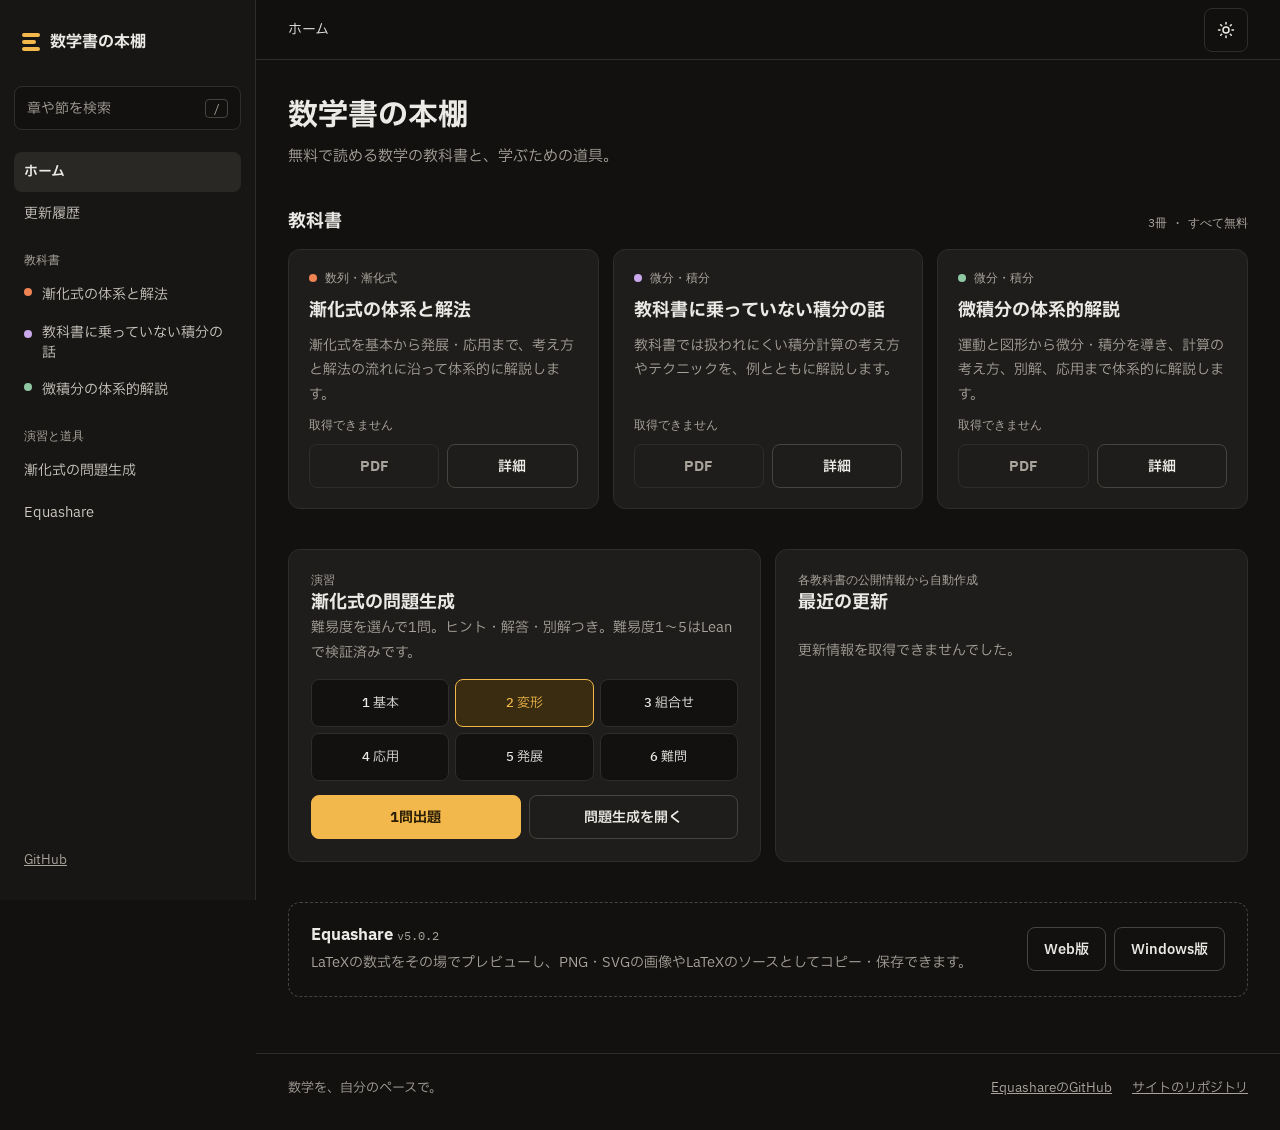
==== commit 5b559ff0: "Rebuild the bookshelf as a library app with book pages Every page now shares one shell (sidebar, top" ====
--- a/index.html
+++ b/index.html
@@ -1,80 +1,106 @@
 <!doctype html>
-<html lang="ja">
+<html lang="ja" data-theme="dark">
 <head>
   <meta charset="utf-8">
   <meta name="viewport" content="width=device-width, initial-scale=1">
-  <meta name="theme-color" content="#f6f4ee">
-  <meta name="description" content="無料で読める数学の教科書と、演習用のツールを並べた本棚です。">
-  <title>数学書の本棚 — 数学教科書カタログ</title>
+  <meta name="description" content="無料で読める数学の教科書と、学ぶための道具。">
+  <title>数学書の本棚</title>
+  <script>try{document.documentElement.dataset.theme=localStorage.getItem("bookshelf:theme")==="light"?"light":"dark"}catch(e){}</script>
   <link rel="preconnect" href="https://fonts.googleapis.com">
   <link rel="preconnect" href="https://fonts.gstatic.com" crossorigin>
-  <link rel="stylesheet" href="https://fonts.googleapis.com/css2?family=Noto+Sans+JP:wght@400;500;700&family=Noto+Serif+JP:wght@600;700&display=swap">
-  <link rel="stylesheet" href="styles.css?v=bookshelf">
-  <script src="app.js?v=bookshelf" defer></script>
+  <link rel="stylesheet" href="https://fonts.googleapis.com/css2?family=IBM+Plex+Sans+JP:wght@400;500;600;700&family=IBM+Plex+Mono:wght@400;500&display=swap">
+  <link rel="stylesheet" href="shell.css">
+  <link rel="stylesheet" href="styles.css">
+  <script type="module" src="shell.js"></script>
+  <script type="module" src="app.js"></script>
 </head>
-<body>
-  <header class="site-header">
-    <a class="brand" href="./" aria-label="数学書の本棚 トップ">
-      <span class="brand-mark" aria-hidden="true">∫</span>
-      <span>数学書の本棚</span>
-    </a>
-    <nav class="site-nav" aria-label="サイト内">
-      <a href="#books">教科書</a>
-      <a href="#tools">学習ツール</a>
-      <a href="https://github.com/mas256/math-textbooks" target="_blank" rel="noopener noreferrer">GitHub</a>
-    </nav>
-  </header>
+<body class="shell" data-page="home">
+  <aside class="shell-sidebar" id="shell-sidebar" aria-label="サイドバー"></aside>
 
-  <main>
-    <section class="hero" aria-labelledby="hero-title">
-      <h1 id="hero-title">数学を、自分のペースで。</h1>
-      <p>無料で読める数学の教科書と、演習用のツールを並べた本棚です。</p>
-    </section>
+  <div class="shell-main">
+    <header class="shell-topbar">
+      <button type="button" class="shell-icon-button shell-menu-button" id="menu-toggle" aria-controls="shell-sidebar" aria-expanded="false" aria-label="メニュー">
+        <svg aria-hidden="true" width="18" height="18" viewBox="0 0 24 24" fill="none" stroke="currentColor" stroke-width="2" stroke-linecap="round"><path d="M4 7h16M4 12h16M4 17h16"/></svg>
+      </button>
+      <nav class="shell-crumbs" aria-label="現在地"><span aria-current="page">ホーム</span></nav>
+      <button type="button" class="shell-icon-button" id="theme-toggle" aria-label="表示の明るさを切り替え"></button>
+    </header>
 
-    <section class="catalog" id="books" aria-labelledby="catalog-title">
-      <div class="section-heading">
-        <h2 id="catalog-title">教科書</h2>
-        <p class="catalog-count" id="catalog-count" aria-live="polite">読み込み中…</p>
+    <main id="main" class="page">
+      <div class="page-head">
+        <h1>数学書の本棚</h1>
+        <p>無料で読める数学の教科書と、学ぶための道具。</p>
       </div>
 
-      <div class="book-grid" id="book-grid" aria-live="polite" aria-busy="true"></div>
-      <p class="load-error" id="load-error" hidden>一覧を読み込めませんでした。時間をおいて再読み込みしてください。</p>
-    </section>
+      <section class="resume" id="resume" aria-labelledby="resume-title" hidden>
+        <div class="resume-copy">
+          <p class="eyebrow" id="resume-meta">この端末で前回開いた本</p>
+          <h2 id="resume-title"></h2>
+          <p class="muted" id="resume-kind"></p>
+        </div>
+        <div class="button-row" id="resume-actions"></div>
+      </section>
 
-    <section class="tools" id="tools" aria-labelledby="tools-title">
-      <div class="tools-inner">
-        <h2 id="tools-title">学習ツール</h2>
-        <div class="tool-grid">
-          <div class="tool-card">
-            <div class="tool-copy">
-              <h3>漸化式の問題生成</h3>
-              <p>難易度を選んで演習。ヒント・解答・別解で、式のつながりを学べます。</p>
-            </div>
-            <div class="tool-actions">
-              <a class="button button-primary" href="./recurrence/">問題をつくる</a>
-            </div>
+      <section id="books" aria-labelledby="books-title">
+        <div class="section-head">
+          <h2 id="books-title">教科書</h2>
+          <span class="eyebrow" id="catalog-count" aria-live="polite">読み込み中…</span>
+        </div>
+        <div class="book-grid" id="book-grid" aria-busy="true"></div>
+        <p class="load-error" id="load-error" hidden>一覧を読み込めませんでした。時間をおいて再読み込みしてください。</p>
+      </section>
+
+      <div class="split">
+        <section class="panel drill" aria-labelledby="drill-title">
+          <div>
+            <p class="eyebrow">演習</p>
+            <h2 id="drill-title">漸化式の問題生成</h2>
+            <p class="muted">難易度を選んで1問。ヒント・解答・別解つき。難易度1〜5はLeanで検証済みです。</p>
           </div>
-          <div class="tool-card">
-            <div class="tool-copy">
-              <h3>Equashare <span class="tool-version">v5.0.2</span></h3>
-              <p>LaTeXの数式を手軽に画像へ変換して共有できます。</p>
-            </div>
-            <div class="tool-actions">
-              <a class="button button-secondary" href="./equashare/" target="_blank" rel="noopener noreferrer">Web版</a>
-              <a class="button button-secondary" href="https://github.com/mas256/Equashare/releases/download/v5.0.2/Equashare_5.0.2_x64-setup.exe" download="Equashare_5.0.2_x64-setup.exe">Windows版</a>
-            </div>
+          <div class="level-grid" role="group" aria-label="難易度">
+            <button type="button" data-level="1" aria-pressed="false"><b>1</b> 基本</button>
+            <button type="button" data-level="2" aria-pressed="true"><b>2</b> 変形</button>
+            <button type="button" data-level="3" aria-pressed="false"><b>3</b> 組合せ</button>
+            <button type="button" data-level="4" aria-pressed="false"><b>4</b> 応用</button>
+            <button type="button" data-level="5" aria-pressed="false"><b>5</b> 発展</button>
+            <button type="button" data-level="6" aria-pressed="false"><b>6</b> 難問</button>
           </div>
+          <div class="button-row">
+            <a class="button button-accent" id="drill-start" href="recurrence/?level=2">1問出題</a>
+            <a class="button" href="recurrence/">問題生成を開く</a>
+          </div>
+        </section>
+
+        <section class="panel" id="updates" aria-labelledby="updates-title">
+          <div>
+            <p class="eyebrow">各教科書の公開情報から自動作成</p>
+            <h2 id="updates-title">最近の更新</h2>
+          </div>
+          <ol class="update-list" id="update-list" aria-busy="true">
+            <li class="muted">読み込み中…</li>
+          </ol>
+        </section>
+      </div>
+
+      <section class="tool-strip" aria-labelledby="equashare-title">
+        <div>
+          <h2 id="equashare-title">Equashare <span class="eyebrow">v5.0.2</span></h2>
+          <p class="muted">LaTeXの数式をその場でプレビューし、PNG・SVGの画像やLaTeXのソースとしてコピー・保存できます。</p>
         </div>
-      </div>
-    </section>
-  </main>
+        <div class="button-row">
+          <a class="button" href="equashare/" target="_blank" rel="noopener noreferrer">Web版</a>
+          <a class="button" href="https://github.com/mas256/Equashare/releases/download/v5.0.2/Equashare_5.0.2_x64-setup.exe" download="Equashare_5.0.2_x64-setup.exe">Windows版</a>
+        </div>
+      </section>
+    </main>
 
-  <footer class="site-footer">
-    <a class="brand footer-brand" href="./"><span class="brand-mark" aria-hidden="true">∫</span><span>数学書の本棚</span></a>
-    <span class="footer-links">
-      <a href="https://github.com/mas256/Equashare" target="_blank" rel="noopener noreferrer">EquashareのGitHub</a>
-      <a href="https://github.com/mas256/math-textbooks" target="_blank" rel="noopener noreferrer">サイトのリポジトリ</a>
-    </span>
-  </footer>
+    <footer class="shell-footer">
+      <span>数学を、自分のペースで。</span>
+      <span class="footer-links">
+        <a href="https://github.com/mas256/Equashare" target="_blank" rel="noopener noreferrer">EquashareのGitHub</a>
+        <a href="https://github.com/mas256/math-textbooks" target="_blank" rel="noopener noreferrer">サイトのリポジトリ</a>
+      </span>
+    </footer>
+  </div>
 </body>
 </html>
--- a/shell.css
+++ b/shell.css
@@ -0,0 +1,322 @@
+/* 共通の外枠(サイドバー・トップバー・検索)と配色トークン。
+   ホーム・教科書ページ・漸化式の問題生成で共通に読み込む。 */
+
+:root,
+:root[data-theme="dark"] {
+  color-scheme: dark;
+  --bg: #121110;
+  --side: #171614;
+  --panel: #1e1d1b;
+  --active: #2a2825;
+  --line: #2f2d2a;
+  --line-strong: #47443f;
+  --text: #eceae6;
+  --sub: #cfcbc4;
+  --muted: #a8a39b;
+  --accent: #f2b84b;
+  --on-accent: #2a1d05;
+  --tint: #3a2c10;
+  --danger: #f0a58f;
+  --danger-bg: #3a1f17;
+  --danger-line: #5c3427;
+  --book-0: #ef8354;
+  --book-1: #c9a7eb;
+  --book-2: #8fc7a3;
+  --book-3: #e6c86e;
+  --book-4: #7fc4d6;
+  --book-5: #e79bb8;
+}
+
+:root[data-theme="light"] {
+  color-scheme: light;
+  --bg: #f5f4f1;
+  --side: #eeede9;
+  --panel: #ffffff;
+  --active: #e4e2dd;
+  --line: #e2e0db;
+  --line-strong: #cbc8c2;
+  --text: #1c1b19;
+  --sub: #45423d;
+  --muted: #67635c;
+  --accent: #b63a24;
+  --on-accent: #ffffff;
+  --tint: #f9e7e2;
+  --danger: #9d3b26;
+  --danger-bg: #fbf0e9;
+  --danger-line: #e4d2c6;
+  --book-0: #d39a2c;
+  --book-1: #8e5cc4;
+  --book-2: #2f8a63;
+  --book-3: #b5651d;
+  --book-4: #2c7d93;
+  --book-5: #b4477a;
+}
+
+:root {
+  --font: "IBM Plex Sans JP", "Hiragino Sans", "Yu Gothic", sans-serif;
+  --mono: "IBM Plex Mono", ui-monospace, "SFMono-Regular", Menlo, monospace;
+  --sidebar: 256px;
+  font-family: var(--font);
+  font-synthesis: none;
+  text-rendering: optimizeLegibility;
+}
+
+body.shell {
+  margin: 0;
+  min-width: 320px;
+  min-height: 100vh;
+  display: grid;
+  grid-template-columns: var(--sidebar) minmax(0, 1fr);
+  background: var(--bg);
+  color: var(--text);
+  font-family: var(--font);
+}
+
+.shell *,
+.shell *::before,
+.shell *::after { box-sizing: border-box; }
+.shell [hidden] { display: none !important; }
+.shell a { color: var(--text); }
+.shell a:hover { color: var(--accent); }
+.shell :focus-visible { outline: 2px solid var(--accent); outline-offset: 2px; }
+
+.shell-skip {
+  position: fixed;
+  top: 8px;
+  left: 8px;
+  z-index: 100;
+  padding: 10px 14px;
+  border-radius: 8px;
+  background: var(--accent);
+  color: var(--on-accent);
+  font-weight: 700;
+  transform: translateY(-160%);
+}
+.shell-skip:focus { transform: none; }
+
+/* Sidebar */
+.shell-sidebar {
+  position: sticky;
+  top: 0;
+  height: 100vh;
+  overflow-y: auto;
+  display: flex;
+  flex-direction: column;
+  gap: 22px;
+  padding: 20px 14px;
+  border-right: 1px solid var(--line);
+  background: var(--side);
+}
+.shell-brand {
+  display: flex;
+  align-items: center;
+  gap: 10px;
+  min-height: 44px;
+  padding: 0 8px;
+  font-size: 16px;
+  font-weight: 700;
+  text-decoration: none;
+}
+.shell-brand-mark { display: flex; flex-direction: column; gap: 3px; }
+.shell-brand-mark span { width: 18px; height: 4px; border-radius: 2px; background: var(--accent); }
+.shell-brand-mark span:nth-child(2) { width: 14px; }
+.shell-search-button {
+  display: flex;
+  align-items: center;
+  justify-content: space-between;
+  width: 100%;
+  min-height: 44px;
+  padding: 0 12px;
+  border: 1px solid var(--line);
+  border-radius: 8px;
+  background: var(--bg);
+  color: var(--muted);
+  font: inherit;
+  font-size: 14px;
+  cursor: pointer;
+}
+.shell-search-button:hover { border-color: var(--line-strong); color: var(--text); }
+.shell-kbd {
+  padding: 1px 7px;
+  border: 1px solid var(--line-strong);
+  border-radius: 4px;
+  font-family: var(--mono);
+  font-size: 12px;
+}
+.shell-nav { display: flex; flex-direction: column; gap: 18px; font-size: 14px; }
+.shell-nav-group { display: flex; flex-direction: column; gap: 2px; }
+.shell-nav-label {
+  margin: 0 0 4px;
+  padding: 0 10px;
+  font-family: var(--mono);
+  font-size: 12px;
+  color: var(--muted);
+}
+.shell-nav a {
+  display: flex;
+  align-items: center;
+  gap: 10px;
+  min-height: 40px;
+  padding: 6px 10px;
+  border-radius: 8px;
+  color: var(--sub);
+  line-height: 1.4;
+  text-decoration: none;
+}
+.shell-nav a:hover { background: var(--active); color: var(--text); }
+.shell-nav a[aria-current="page"] { background: var(--active); color: var(--text); font-weight: 600; }
+.shell-dot { flex: 0 0 8px; width: 8px; height: 8px; border-radius: 50%; background: var(--dot, var(--muted)); }
+.shell-nav a .shell-dot { align-self: flex-start; margin-top: 0.5em; }
+.shell-sidebar-foot {
+  margin-top: auto;
+  display: flex;
+  flex-direction: column;
+  gap: 2px;
+  font-size: 13px;
+}
+.shell-sidebar-foot a {
+  display: flex;
+  align-items: center;
+  min-height: 40px;
+  padding: 0 10px;
+  color: var(--muted);
+}
+
+/* Main column */
+.shell-main { min-width: 0; display: flex; flex-direction: column; }
+.shell-topbar {
+  position: sticky;
+  top: 0;
+  z-index: 20;
+  display: flex;
+  align-items: center;
+  gap: 12px;
+  min-height: 60px;
+  padding: 0 32px;
+  border-bottom: 1px solid var(--line);
+  background: color-mix(in srgb, var(--bg) 92%, transparent);
+  backdrop-filter: blur(8px);
+  font-size: 14px;
+  color: var(--muted);
+}
+.shell-crumbs { flex: 1 1 auto; min-width: 0; overflow: hidden; white-space: nowrap; text-overflow: ellipsis; }
+.shell-crumbs a { color: var(--muted); }
+.shell-crumbs [aria-current="page"] { color: var(--text); }
+.shell-icon-button {
+  flex: 0 0 auto;
+  display: grid;
+  place-items: center;
+  width: 44px;
+  height: 44px;
+  border: 1px solid var(--line);
+  border-radius: 8px;
+  background: transparent;
+  color: var(--text);
+  cursor: pointer;
+}
+.shell-icon-button:hover { border-color: var(--line-strong); }
+.shell-menu-button { display: none; }
+.shell-footer {
+  margin-top: auto;
+  display: flex;
+  flex-wrap: wrap;
+  justify-content: space-between;
+  gap: 8px 20px;
+  padding: 24px 32px 32px;
+  border-top: 1px solid var(--line);
+  font-size: 13px;
+  color: var(--muted);
+}
+.shell-footer a { color: var(--muted); }
+.shell-backdrop { display: none; }
+
+/* Search dialog */
+.shell-search {
+  width: min(640px, calc(100vw - 32px));
+  max-height: min(70vh, 640px);
+  margin: 12vh auto auto;
+  padding: 0;
+  border: 1px solid var(--line-strong);
+  border-radius: 14px;
+  background: var(--panel);
+  color: var(--text);
+  box-shadow: 0 24px 64px rgb(0 0 0 / 0.45);
+}
+.shell-search::backdrop { background: rgb(0 0 0 / 0.5); }
+.shell-search-form { display: flex; flex-direction: column; max-height: inherit; }
+.shell-search-field {
+  display: flex;
+  align-items: center;
+  gap: 10px;
+  padding: 12px 16px;
+  border-bottom: 1px solid var(--line);
+}
+.shell-search-field input {
+  flex: 1 1 auto;
+  min-width: 0;
+  min-height: 44px;
+  border: 0;
+  background: transparent;
+  color: var(--text);
+  font: inherit;
+  font-size: 16px;
+  outline: none;
+}
+.shell .shell-search-field input:focus-visible { outline: none; }
+.shell-search-field:focus-within { background: var(--active); }
+.shell-search-results { margin: 0; padding: 8px; overflow-y: auto; list-style: none; }
+.shell-search-results a {
+  display: flex;
+  flex-direction: column;
+  gap: 2px;
+  padding: 10px 12px;
+  border-radius: 8px;
+  text-decoration: none;
+}
+.shell-search-results a:hover,
+.shell-search-results a:focus-visible { background: var(--active); }
+.shell-search-results small { color: var(--muted); font-size: 12px; }
+.shell-search-results mark { background: var(--tint); color: var(--accent); border-radius: 2px; }
+.shell-search-empty { padding: 18px 16px; color: var(--muted); font-size: 14px; }
+
+@media (max-width: 959px) {
+  body.shell { grid-template-columns: minmax(0, 1fr); }
+  .shell-sidebar {
+    position: fixed;
+    inset: 0 auto 0 0;
+    z-index: 60;
+    width: min(300px, 86vw);
+    transform: translateX(-100%);
+    visibility: hidden;
+    transition: transform .2s ease, visibility .2s;
+  }
+  body.shell-open .shell-sidebar { transform: none; visibility: visible; }
+  body.shell-open .shell-backdrop {
+    display: block;
+    position: fixed;
+    inset: 0;
+    z-index: 50;
+    background: rgb(0 0 0 / 0.5);
+  }
+  .shell-menu-button { display: grid; }
+  .shell-topbar { padding: 0 16px; gap: 10px; }
+  .shell-footer { padding: 20px 16px 28px; }
+}
+
+@media (prefers-reduced-motion: reduce) {
+  .shell *, .shell *::before, .shell *::after { transition: none !important; scroll-behavior: auto !important; }
+}
+
+@media print {
+  :root[data-theme="dark"],
+  :root[data-theme="light"],
+  :root {
+    color-scheme: light;
+    --bg: #ffffff; --side: #ffffff; --panel: #ffffff; --active: #ffffff;
+    --line: #cccccc; --line-strong: #999999;
+    --text: #000000; --sub: #222222; --muted: #444444;
+    --accent: #000000; --on-accent: #ffffff; --tint: #f2f2f2;
+  }
+  body.shell { display: block; }
+  .shell-sidebar, .shell-topbar, .shell-footer, .shell-skip, .shell-backdrop, .shell-search { display: none !important; }
+}
--- a/styles.css
+++ b/styles.css
@@ -1,151 +1,241 @@
-:root {
-  color-scheme: light;
-  --paper: #f6f4ee;
-  --paper-deep: #eeece4;
-  --card: #fffefa;
-  --ink: #202c38;
-  --body: #3d4a55;
-  --muted: #5b6670;
-  --line: #dcd9cf;
-  --line-soft: #b9c9c0;
-  --teal: #245c54;
-  --teal-hover: #163f39;
-  --teal-tint: #f0f5f1;
-  --serif: "Noto Serif JP", "Yu Mincho", serif;
-  --sans: "Noto Sans JP", "Yu Gothic", sans-serif;
-  --page: min(1160px, calc(100% - 48px));
-  font-family: var(--sans);
-  color: var(--ink);
-  background: var(--paper);
-  font-synthesis: none;
-  text-rendering: optimizeLegibility;
-}
-
-* { box-sizing: border-box; }
-[hidden] { display: none !important; }
-html { scroll-behavior: smooth; }
-body { margin: 0; min-width: 320px; background: var(--paper); }
-a { color: var(--teal); }
-a:hover { color: var(--teal-hover); }
-a:focus-visible { outline: 2px solid var(--teal); outline-offset: 3px; }
-h1, h2, h3 { margin: 0; }
-
-/* Header / footer */
-.site-header, .site-footer {
-  display: flex;
-  flex-wrap: wrap;
-  align-items: center;
-  justify-content: space-between;
-  gap: 8px 16px;
-  width: var(--page);
-  margin: 0 auto;
-}
-.site-header { min-height: 76px; border-bottom: 1px solid var(--line); }
-.brand { display: inline-flex; gap: 10px; align-items: center; color: var(--ink); font-size: 17px; font-weight: 700; letter-spacing: .04em; text-decoration: none; }
-.brand:hover { color: var(--ink); }
-.brand-mark { display: grid; place-items: center; width: 34px; height: 34px; border: 1.5px solid var(--teal); border-radius: 50%; color: var(--teal); font-family: var(--serif); font-size: 22px; line-height: 1; }
-.site-nav { display: flex; flex-wrap: wrap; font-size: 15px; }
-.site-nav a { display: inline-flex; align-items: center; min-height: 44px; padding: 0 12px; color: var(--body); text-decoration: none; }
-.site-nav a:hover { color: var(--teal); }
-
-.site-footer { padding: 28px 0 40px; color: var(--muted); font-size: 13px; }
-.footer-brand { font-size: 14px; }
-.footer-brand .brand-mark { width: 28px; height: 28px; font-size: 18px; }
-.footer-links { display: flex; flex-wrap: wrap; gap: 4px 20px; }
-.footer-links a { color: var(--muted); }
-
-/* Hero */
-.hero { width: var(--page); margin: 0 auto; padding: 72px 0 40px; }
-.hero h1 { margin-bottom: 16px; word-break: auto-phrase; text-wrap: balance; font-family: var(--serif); font-size: clamp(32px, 6vw, 44px); font-weight: 700; line-height: 1.35; letter-spacing: .03em; }
-.hero p { max-width: 620px; word-break: auto-phrase; margin: 0; color: #4a5660; font-size: 17px; line-height: 1.9; }
+/* ホームと教科書ページの本文。配色トークンと外枠は shell.css。 */
+
+.page {
+  width: 100%;
+  max-width: 1120px;
+  padding: 36px 32px 56px;
+  display: flex;
+  flex-direction: column;
+  gap: 40px;
+}
+.page h1 { margin: 0; font-size: 30px; font-weight: 700; line-height: 1.35; }
+.page h2 { margin: 0; font-size: 18px; font-weight: 700; line-height: 1.5; }
+.page h3 { margin: 0; font-size: 18px; font-weight: 700; line-height: 1.5; }
+.page p { margin: 0; }
+.page-head { display: flex; flex-direction: column; gap: 8px; }
+.page-head p { font-size: 15px; color: var(--muted); }
+.eyebrow { font-family: var(--mono); font-size: 12px; font-weight: 400; color: var(--muted); }
+.muted { color: var(--muted); font-size: 14px; line-height: 1.75; }
+.section-head { display: flex; align-items: baseline; justify-content: space-between; gap: 12px; margin-bottom: 14px; }
+
+.panel {
+  display: flex;
+  flex-direction: column;
+  gap: 14px;
+  min-width: 0;
+  padding: 22px;
+  border: 1px solid var(--line);
+  border-radius: 12px;
+  background: var(--panel);
+}
 
 /* Buttons */
 .button {
   display: inline-flex;
   align-items: center;
   justify-content: center;
-  min-height: 46px;
-  padding: 0 18px;
+  gap: 6px;
+  min-height: 44px;
+  padding: 0 16px;
+  border: 1px solid var(--line-strong);
   border-radius: 8px;
-  font-size: 15px;
-  font-weight: 700;
+  background: transparent;
+  color: var(--text);
+  font: inherit;
+  font-size: 14px;
+  font-weight: 600;
+  text-align: center;
   text-decoration: none;
   white-space: nowrap;
-  transition: background-color .2s ease, border-color .2s ease;
-}
-.button-primary { background: var(--teal); color: #fff; }
-.button-primary:hover { background: var(--teal-hover); color: #fff; }
-.button-secondary { border: 1px solid var(--line-soft); background: var(--card); color: var(--teal); }
-.button-secondary:hover { border-color: var(--teal); background: var(--teal-tint); }
-.button[aria-disabled="true"] { border-color: var(--line); background: var(--paper-deep); color: var(--muted); cursor: default; }
-
-/* Catalog */
-.catalog { width: var(--page); margin: 0 auto; padding: 16px 0 72px; }
-.section-heading { display: flex; flex-wrap: wrap; align-items: baseline; justify-content: space-between; gap: 8px; margin-bottom: 28px; }
-h2 { font-family: var(--serif); font-size: 28px; font-weight: 600; letter-spacing: .04em; }
-.catalog-count { margin: 0; color: var(--muted); font-size: 14px; }
-
-.book-grid { display: grid; grid-template-columns: repeat(auto-fill, minmax(min(100%, 280px), 1fr)); gap: 28px; }
-.book-card { display: flex; flex-direction: column; overflow: hidden; border: 1px solid var(--line); border-radius: 10px; background: var(--card); transition: transform .2s ease, box-shadow .2s ease; }
-.book-card:hover { transform: translateY(-3px); box-shadow: 0 14px 32px rgba(40, 52, 48, .08); }
-
-.book-cover { display: flex; flex-direction: column; gap: 10px; padding: 28px; background: var(--cover, var(--teal)); color: var(--paper); }
-.book-category { margin: 0; font-size: 13px; letter-spacing: .12em; opacity: .88; }
-.book-cover h3 {
-  font-family: var(--serif);
-  font-size: 24px;
-  font-weight: 700;
-  line-height: 1.45;
-  word-break: auto-phrase;
-  text-wrap: balance;
-}
-
-.book-body { display: flex; flex-direction: column; flex-grow: 1; gap: 14px; padding: 22px 24px 24px; }
-.book-body .description { margin: 0; color: var(--body); font-size: 15px; line-height: 1.85; }
-.book-meta { margin: 0; color: var(--muted); font-size: 13px; }
-.book-actions { display: flex; gap: 8px; margin-top: auto; }
-.book-actions .button { flex: 1 1 0; min-width: 0; }
-.book-links { display: flex; flex-wrap: wrap; align-items: center; gap: 4px 14px; color: var(--muted); font-size: 13px; line-height: 1.8; }
-.book-links a { color: var(--muted); }
-.book-links a:hover { color: var(--teal); }
-.dev-links { display: inline-flex; flex-wrap: wrap; gap: 4px 10px; }
-
-.empty-state, .load-error { padding: 45px 20px; border: 1px dashed #c9c7bc; border-radius: 8px; color: var(--muted); text-align: center; font-size: 15px; line-height: 1.8; }
-.load-error { color: #9d4b3b; }
-
-/* Tools */
-.tools { border-top: 1px solid var(--line); border-bottom: 1px solid var(--line); background: var(--paper-deep); }
-.tools-inner { width: var(--page); margin: 0 auto; padding: 56px 0 64px; }
-.tools h2 { margin-bottom: 24px; }
-.tool-grid { display: grid; grid-template-columns: repeat(auto-fit, minmax(min(100%, 300px), 1fr)); gap: 20px; }
-.tool-card { display: flex; flex-wrap: wrap; align-items: center; justify-content: space-between; gap: 16px; padding: 24px; border: 1px solid var(--line); border-radius: 10px; background: var(--card); }
-.tool-copy { flex: 1 1 240px; }
-.tool-copy h3 { margin-bottom: 6px; font-size: 19px; font-weight: 700; }
-.tool-copy p { margin: 0; color: #4a5660; font-size: 14px; line-height: 1.8; }
-.tool-version { color: var(--muted); font-size: 13px; font-weight: 500; }
-.tool-actions { display: flex; flex-wrap: wrap; gap: 8px; }
-
-@media (max-width: 760px) {
-  :root { --page: calc(100% - 32px); }
-  .site-header { padding: 10px 0; }
-  .site-nav a { padding: 0 10px; }
-  .hero { padding: 48px 0 28px; }
-  .catalog { padding-bottom: 56px; }
-  .book-grid { gap: 18px; }
-  .book-cover { padding: 22px; }
-  .book-body { padding: 20px; }
-  .tools-inner { padding: 44px 0 52px; }
-  .tool-card { padding: 20px; }
-  .tool-actions { flex: 1 1 100%; }
-  .tool-actions .button { flex: 1 1 0; }
-}
-
-@media (max-width: 380px) {
-  .book-body { padding: 18px; }
-  .book-actions .button { padding: 0 8px; font-size: 14px; }
-}
-
-@media (prefers-reduced-motion: reduce) {
-  *, *::before, *::after { scroll-behavior: auto !important; transition-duration: .01ms !important; }
-  .book-card:hover { transform: none; }
-}
+  cursor: pointer;
+}
+.shell a.button:hover, .button:hover { border-color: var(--text); color: var(--text); }
+.shell .button-solid { border-color: var(--text); background: var(--text); color: var(--bg); font-weight: 700; }
+.shell a.button-solid:hover { background: var(--sub); border-color: var(--sub); color: var(--bg); }
+.shell .button-accent { border-color: var(--accent); background: var(--accent); color: var(--on-accent); font-weight: 700; }
+.shell a.button-accent:hover { border-color: var(--accent); background: color-mix(in srgb, var(--accent) 85%, var(--text)); color: var(--on-accent); }
+.shell .button[aria-disabled="true"],
+.shell a.button[aria-disabled="true"]:hover {
+  border-color: var(--line);
+  background: transparent;
+  color: var(--muted);
+  cursor: default;
+}
+.button-row { display: flex; flex-wrap: wrap; gap: 8px; }
+
+/* Resume */
+.resume {
+  display: flex;
+  flex-wrap: wrap;
+  align-items: center;
+  gap: 20px 32px;
+  padding: 24px 28px;
+  border: 1px solid var(--line);
+  border-left: 4px solid var(--dot, var(--accent));
+  border-radius: 12px;
+  background: var(--panel);
+}
+.resume[hidden] { display: none; }
+.resume-copy { flex: 1 1 320px; min-width: 0; display: flex; flex-direction: column; gap: 6px; }
+.resume-copy h2 { font-size: 22px; }
+
+/* Book cards */
+.book-grid { display: grid; grid-template-columns: repeat(auto-fill, minmax(min(100%, 280px), 1fr)); gap: 14px; }
+.book-card {
+  display: flex;
+  flex-direction: column;
+  gap: 10px;
+  min-width: 0;
+  padding: 20px;
+  border: 1px solid var(--line);
+  border-radius: 12px;
+  background: var(--panel);
+}
+.book-card:hover { border-color: var(--line-strong); }
+.book-category { display: flex; align-items: center; gap: 8px; }
+.book-category .shell-dot { flex: 0 0 8px; }
+.book-card h3 a { text-decoration: none; word-break: auto-phrase; }
+.book-card .description { font-size: 14px; line-height: 1.75; color: var(--muted); }
+.book-meta { margin-top: auto !important; font-family: var(--mono); font-size: 12px; color: var(--muted); }
+.card-actions { display: flex; gap: 8px; }
+.card-actions .button { flex: 1 1 0; min-width: 0; padding: 0 10px; }
+.load-error { padding: 24px; border: 1px dashed var(--danger-line); border-radius: 12px; color: var(--danger); background: var(--danger-bg); }
+
+/* Drill and updates */
+.split { display: grid; grid-template-columns: repeat(auto-fit, minmax(min(100%, 340px), 1fr)); gap: 14px; }
+.level-grid { display: grid; grid-template-columns: repeat(3, minmax(0, 1fr)); gap: 6px; }
+.level-grid button {
+  min-height: 48px;
+  border: 1px solid var(--line);
+  border-radius: 8px;
+  background: var(--bg);
+  color: var(--text);
+  font: inherit;
+  font-size: 13px;
+  cursor: pointer;
+}
+.level-grid button b { font-family: var(--mono); font-weight: 500; }
+.level-grid button:hover { border-color: var(--line-strong); }
+.level-grid button[aria-pressed="true"] { border-color: var(--accent); background: var(--tint); color: var(--accent); }
+.button-row .button { flex: 1 1 140px; }
+.tool-strip .button-row .button { flex: 0 1 auto; }
+.update-list { list-style: none; margin: 0; padding: 0; font-size: 14px; }
+.update-list li { display: flex; gap: 14px; padding: 10px 0; border-bottom: 1px solid var(--line); line-height: 1.6; }
+.update-list li:last-child { border-bottom: 0; }
+.update-list time { flex: 0 0 84px; padding-top: 2px; font-family: var(--mono); font-size: 12px; color: var(--muted); }
+.update-list .shell-dot { display: inline-block; margin-right: 8px; vertical-align: 1px; }
+
+.tool-strip {
+  display: flex;
+  flex-wrap: wrap;
+  align-items: center;
+  justify-content: space-between;
+  gap: 14px 24px;
+  padding: 20px 22px;
+  border: 1px dashed var(--line-strong);
+  border-radius: 12px;
+}
+.tool-strip > div:first-child { flex: 1 1 320px; display: flex; flex-direction: column; gap: 4px; }
+.tool-strip h2 { font-size: 16px; }
+.footer-links { display: flex; flex-wrap: wrap; gap: 4px 20px; }
+
+/* Book page */
+.book-layout { display: flex; flex-wrap: wrap; align-items: flex-start; gap: 32px 40px; }
+.book-body { flex: 999 1 520px; min-width: 0; display: flex; flex-direction: column; gap: 24px; }
+.book-head { display: flex; flex-direction: column; gap: 12px; }
+.book-head h1 { font-size: 34px; word-break: auto-phrase; }
+.book-head .description { max-width: 640px; font-size: 15px; line-height: 1.85; color: var(--sub); }
+.chips { display: flex; flex-wrap: wrap; gap: 6px; font-family: var(--mono); font-size: 12px; color: var(--sub); }
+.chips span { padding: 3px 9px; border: 1px solid var(--line-strong); border-radius: 999px; }
+.book-head .button-row .button { flex: 0 1 200px; }
+
+.tabs { display: flex; gap: 4px; border-bottom: 1px solid var(--line); overflow-x: auto; }
+.tabs [role="tab"] {
+  flex: 0 0 auto;
+  min-height: 44px;
+  margin-bottom: -1px;
+  padding: 0 16px;
+  border: 0;
+  border-bottom: 2px solid transparent;
+  background: transparent;
+  color: var(--muted);
+  font: inherit;
+  font-size: 14px;
+  cursor: pointer;
+}
+.tabs [role="tab"][aria-selected="true"] { border-bottom-color: var(--accent); color: var(--text); font-weight: 600; }
+.tabs [role="tab"]:hover { color: var(--text); }
+
+.list-panel { list-style: none; margin: 0; padding: 0; border: 1px solid var(--line); border-radius: 12px; overflow: hidden; background: var(--panel); }
+.list-panel > li { border-bottom: 1px solid var(--line); }
+.list-panel > li:last-child { border-bottom: 0; }
+.toc-row { display: flex; align-items: center; gap: 6px 16px; flex-wrap: wrap; padding: 14px 20px; }
+.toc-index { flex: 0 0 28px; font-family: var(--mono); font-size: 13px; color: var(--muted); }
+.toc-title { flex: 1 1 240px; min-width: 0; font-weight: 600; font-size: 16px; line-height: 1.5; }
+.toc-title a { text-decoration: none; }
+.toc-title a:hover { text-decoration: underline; text-underline-offset: 4px; }
+.toc-page { font-family: var(--mono); font-size: 12px; color: var(--muted); }
+.toc-row:target, li:target > .toc-row { background: var(--tint); }
+.toc-sections { margin: 0; padding: 0 20px 14px 64px; list-style: none; display: flex; flex-direction: column; gap: 2px; font-size: 14px; }
+.toc-sections li { display: flex; justify-content: space-between; gap: 12px; line-height: 1.6; }
+.toc-sections a { color: var(--sub); text-decoration: none; }
+.toc-sections a:hover { text-decoration: underline; text-underline-offset: 4px; }
+.toc-sections .toc-page { flex: 0 0 auto; }
+details.toc-more > summary {
+  padding: 0 20px 12px 64px;
+  color: var(--muted);
+  font-size: 13px;
+  cursor: pointer;
+  list-style: none;
+}
+details.toc-more > summary::-webkit-details-marker { display: none; }
+details.toc-more > summary::before { content: "＋ "; }
+details.toc-more[open] > summary::before { content: "− "; }
+.toc-chip {
+  display: inline-flex;
+  align-items: center;
+  gap: 8px;
+  min-height: 36px;
+  padding: 0 12px;
+  border: 1px solid var(--line-strong);
+  border-radius: 999px;
+  font-size: 13px;
+  text-decoration: none;
+}
+.toc-chip-accent { border-color: transparent; background: var(--tint); color: var(--accent); font-weight: 600; }
+.shell a.toc-chip-accent:hover { color: var(--accent); text-decoration: underline; }
+.history-row { display: flex; flex-wrap: wrap; align-items: center; gap: 6px 16px; padding: 14px 20px; font-size: 14px; }
+.history-row .version { flex: 0 0 100px; font-family: var(--mono); font-weight: 500; }
+.history-row time { flex: 0 0 100px; font-family: var(--mono); color: var(--muted); }
+.history-row .badge { padding: 1px 8px; border-radius: 999px; background: var(--tint); color: var(--accent); font-size: 12px; }
+.empty-note { padding: 20px; color: var(--muted); font-size: 14px; line-height: 1.8; }
+
+.about-grid { display: grid; grid-template-columns: repeat(auto-fit, minmax(min(100%, 220px), 1fr)); gap: 12px; }
+.about-grid .panel { padding: 18px; gap: 8px; }
+.about-grid h3 { font-size: 15px; font-weight: 600; }
+.tags { display: flex; flex-wrap: wrap; gap: 6px; }
+
+.book-info { flex: 1 1 260px; min-width: 0; display: flex; flex-direction: column; gap: 14px; font-size: 14px; }
+.book-info dl { margin: 0; display: grid; grid-template-columns: auto 1fr; gap: 10px 16px; }
+.book-info dt { color: var(--muted); }
+.book-info dd { margin: 0; font-family: var(--mono); overflow-wrap: anywhere; }
+.info-links { display: flex; flex-direction: column; gap: 2px; padding-top: 12px; border-top: 1px solid var(--line); }
+.info-links a { display: flex; align-items: center; min-height: 40px; color: var(--sub); }
+.info-links a[aria-disabled="true"] { color: var(--muted); pointer-events: none; }
+
+@media (max-width: 959px) {
+  .page { padding: 28px 20px 48px; gap: 32px; }
+}
+@media (max-width: 480px) {
+  .page { padding: 24px 16px 40px; }
+  .page h1 { font-size: 26px; }
+  .book-head h1 { font-size: 28px; }
+  .resume { padding: 20px; }
+  .panel { padding: 18px; }
+  .book-card { padding: 18px; }
+  .card-actions .button { padding: 0 6px; font-size: 13px; }
+  .toc-row { padding: 12px 16px; }
+  .toc-sections { padding: 0 16px 12px 24px; }
+  details.toc-more > summary { padding: 0 16px 12px 24px; }
+  .history-row { padding: 12px 16px; }
+}
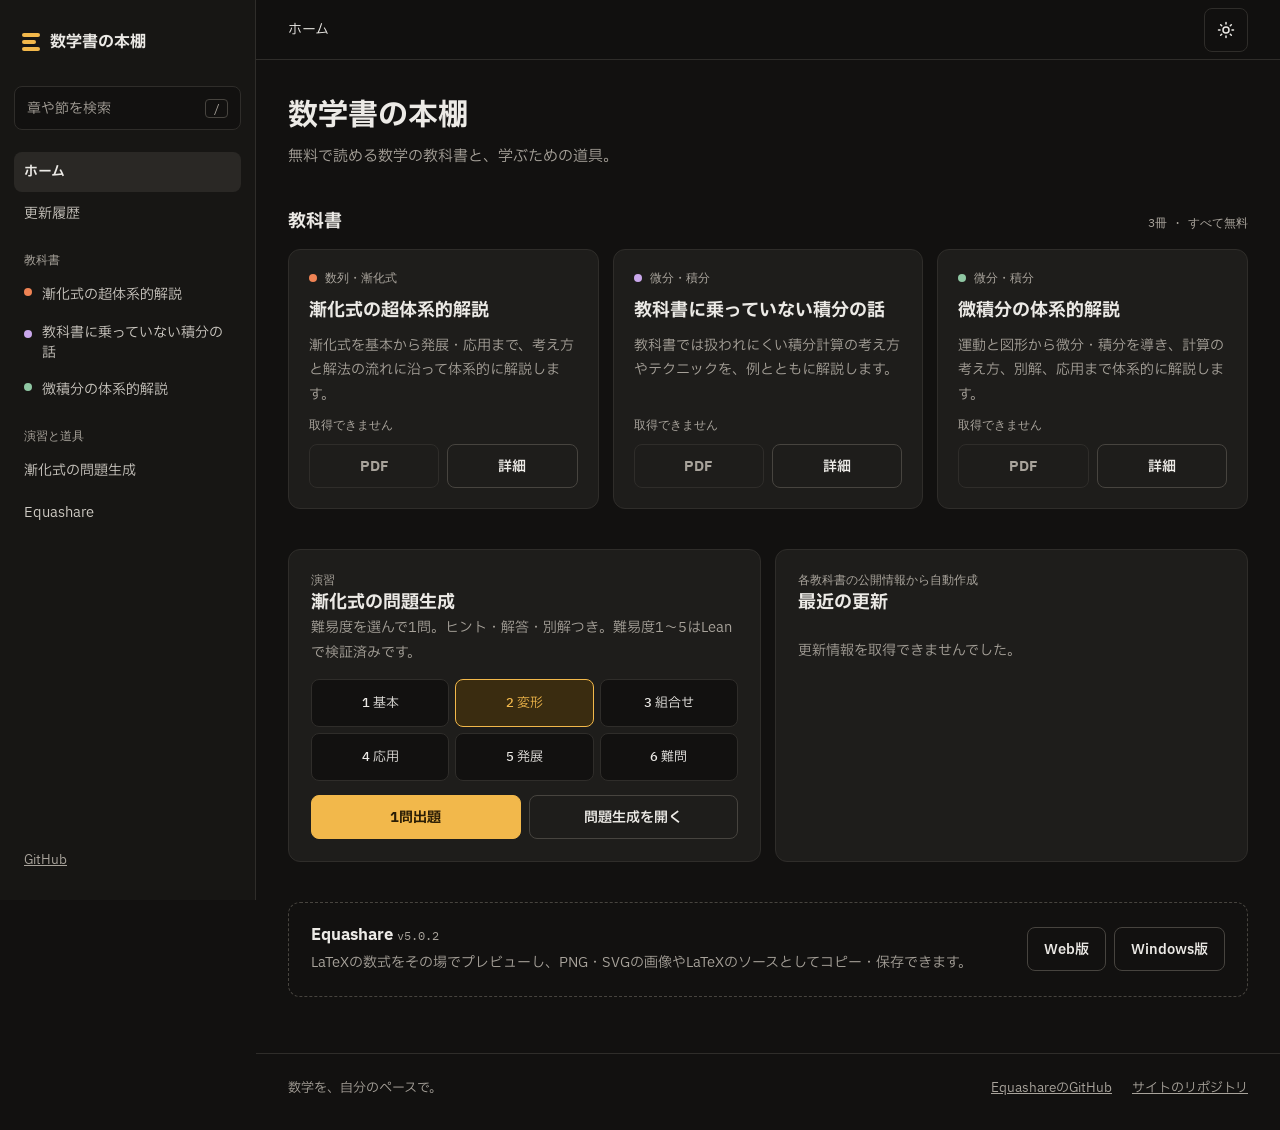
==== commit c998cf9d: "Cache data and assets on the device for faster reloads and navigation Every page load used to fetch " ====
--- a/index.html
+++ b/index.html
@@ -13,6 +13,7 @@
   <link rel="stylesheet" href="styles.css">
   <script type="module" src="shell.js"></script>
   <script type="module" src="app.js"></script>
+  <script type="speculationrules">{"prerender":[{"where":{"and":[{"href_matches":"/*"},{"not":{"href_matches":"*.pdf*"}},{"not":{"href_matches":"*/equashare/*"}},{"not":{"selector_matches":"[target=_blank], [download]"}}]},"eagerness":"moderate"}]}</script>
 </head>
 <body class="shell" data-page="home">
   <aside class="shell-sidebar" id="shell-sidebar" aria-label="サイドバー"></aside>
